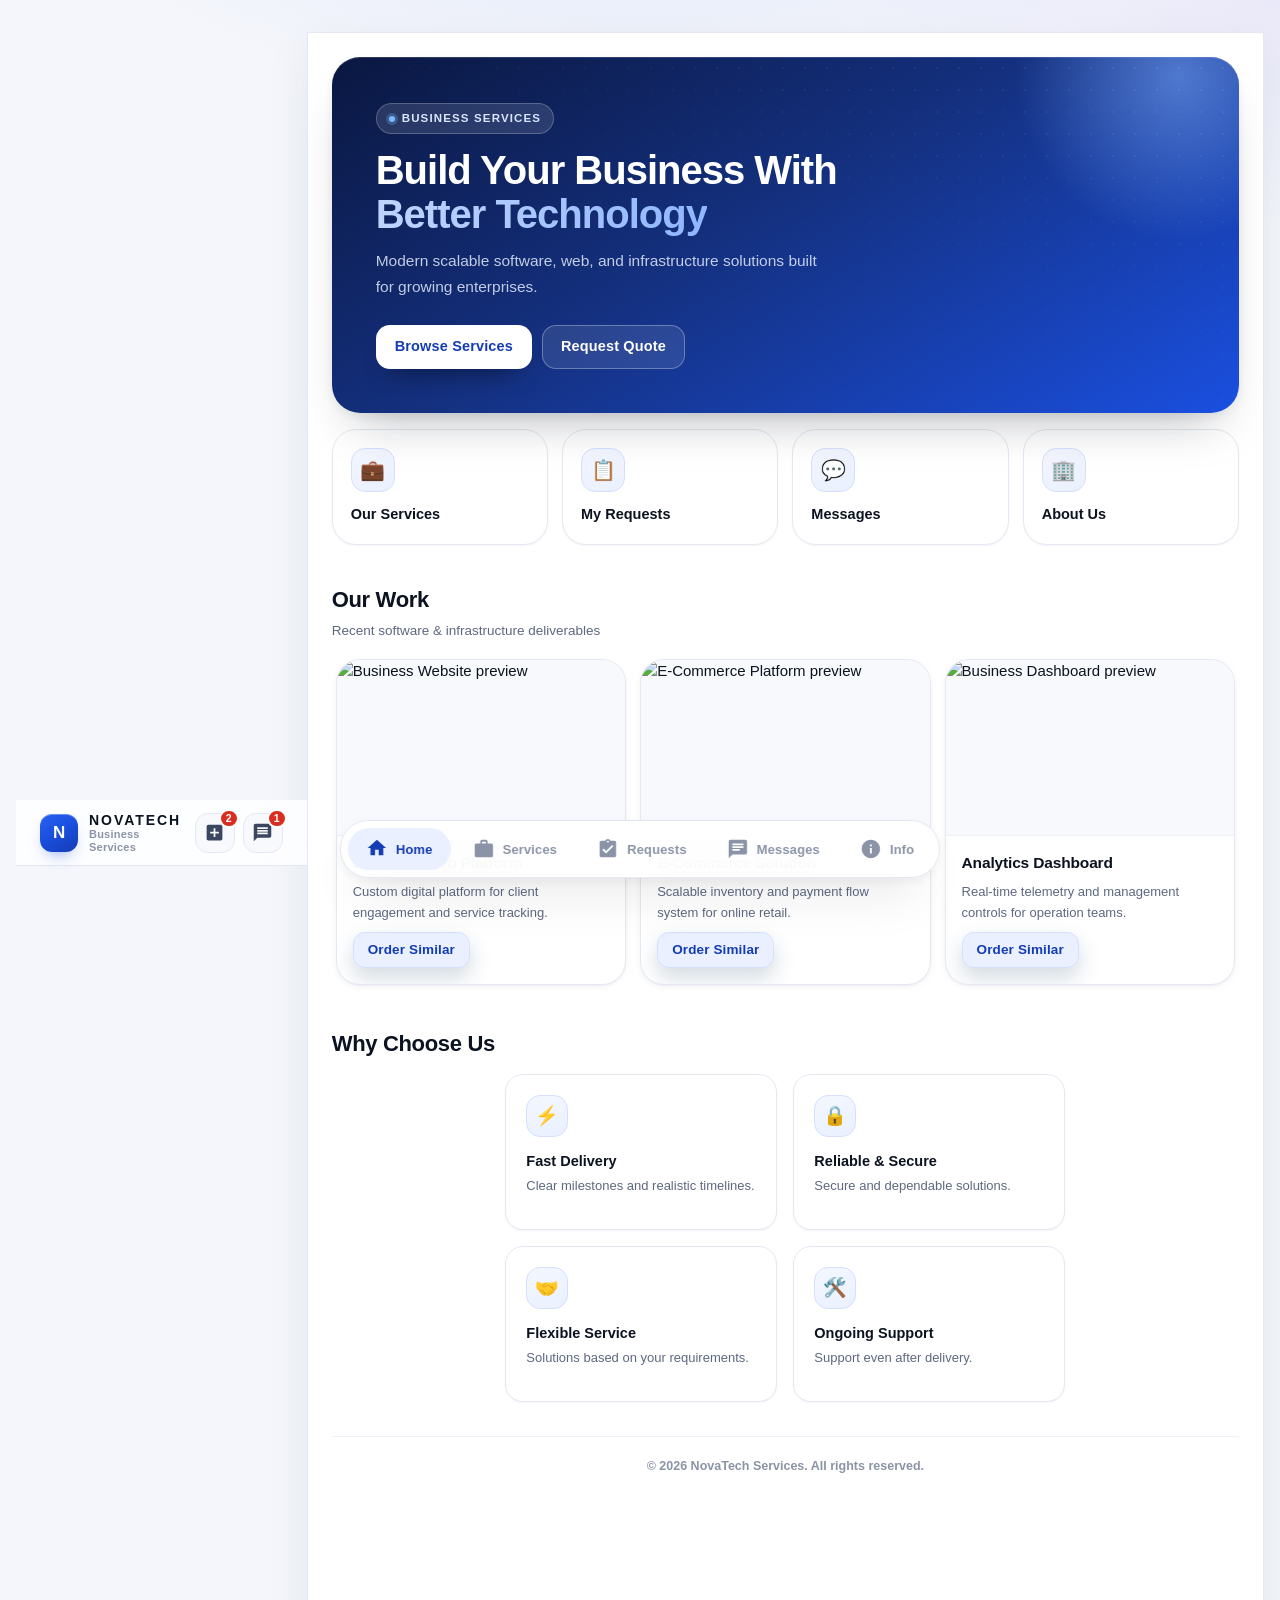
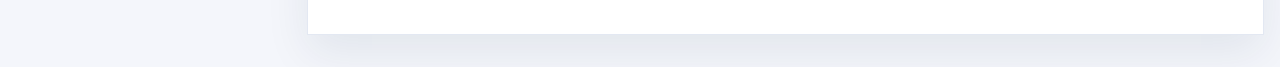
==== index.html @ dd1af603 "Update customer app and admin dashboard" ====
﻿<!DOCTYPE html>
<html lang="en">
  <head>
    <meta charset="UTF-8" />
    <meta name="viewport" content="width=device-width, initial-scale=1.0, viewport-fit=cover" />
    <meta name="theme-color" content="#0B1220" />
    <title>NovaTech Business Service App</title>

    <!-- Legacy/base stylesheet kept for compatibility. All page styles are now self-contained below. -->
    <link rel="stylesheet" href="style.css">

    <!-- ==========================================================================
         NOVATECH DESIGN SYSTEM (V3 UI refresh)
         1. Tokens  2. Base  3. Shell  4. Buttons/pills  5. Home
         6. Services & Packages  7. Requests  8. Messages  9. Info & Form
         10. Modals & Chat  11. Empty states  12. Responsive / Motion
         ========================================================================== -->
    <style>
      /* ---------- 1. DESIGN TOKENS ---------- */
      :root {
        /* Brand */
        --brand: #1A4FE0;
        --brand-dark: #143CB4;
        --brand-deep: #0C1B4D;
        --brand-tint: #EAF0FF;
        --brand-tint-2: #F4F7FF;
        --brand-line: #D5E0FF;

        /* Accent (used sparingly: "Popular" package only) */
        --amber: #F59E0B;
        --amber-ink: #7A4B00;
        --amber-tint: #FFF7E6;
        --amber-line: #FBDCA0;

        /* Status */
        --violet: #5B3DE0;  --violet-tint: #F1ECFE;  --violet-line: #D8CCFB;
        --blue:   #175CD3;  --blue-tint:   #EAF2FF;  --blue-line:   #BFD5FB;
        --green:  #0E9F6E;  --green-tint:  #E7F8F1;  --green-line:  #B7E8D4;
        --red:    #D92D20;  --red-tint:    #FEF0EE;

        /* Ink & surfaces */
        --ink: #0B1220;
        --ink-2: #3B4661;
        --ink-3: #5D6880;
        --ink-4: #8B94A7;
        --line: #E3E8F2;
        --line-2: #EEF1F8;
        --surface: #FFFFFF;
        --surface-2: #F7F9FD;
        --surface-3: #FBFCFE;
        --canvas: #F4F6FB;

        /* Radius scale */
        --r-xs: 10px;
        --r-sm: 12px;
        --r-md: 14px;
        --r-lg: 18px;
        --r-xl: 24px;
        --r-2xl: 28px;
        --r-full: 999px;

        /* Elevation */
        --sh-xs: 0 1px 2px rgba(11, 18, 32, .05);
        --sh-sm: 0 2px 8px -2px rgba(11, 18, 32, .08), 0 1px 2px rgba(11, 18, 32, .04);
        --sh-md: 0 12px 28px -14px rgba(11, 18, 32, .22), 0 2px 6px rgba(11, 18, 32, .05);
        --sh-lg: 0 26px 50px -24px rgba(11, 18, 32, .34), 0 4px 12px rgba(11, 18, 32, .06);
        --sh-brand: 0 10px 22px -12px rgba(26, 79, 224, .65);

        /* Motion + type */
        --ease: cubic-bezier(.2, .8, .2, 1);
        --font: -apple-system, BlinkMacSystemFont, "Segoe UI", Roboto, "Helvetica Neue", Arial, "Noto Sans", sans-serif;
        --mono: ui-monospace, SFMono-Regular, "SF Mono", Menlo, Consolas, monospace;
      }

      /* ---------- 2. BASE ---------- */
      *, *::before, *::after { box-sizing: border-box; }

      [hidden] { display: none !important; }

      html { -webkit-text-size-adjust: 100%; }

      body.app-body {
        margin: 0;
        font-family: var(--font);
        font-size: 15px;
        line-height: 1.5;
        color: var(--ink);
        background-color: var(--canvas);
        background-image:
          radial-gradient(900px 420px at 50% -180px, rgba(26, 79, 224, .10), transparent 70%),
          radial-gradient(620px 320px at 100% 0, rgba(91, 61, 224, .07), transparent 70%);
        background-repeat: no-repeat;
        -webkit-font-smoothing: antialiased;
        -moz-osx-font-smoothing: grayscale;
      }

      body.modal-open { overflow: hidden; }

      img { max-width: 100%; display: block; }

      button { font-family: inherit; }

      :focus-visible { outline: 2px solid var(--brand); outline-offset: 2px; }

      /* ---------- 3. APP SHELL ---------- */
      .app-header {
        position: sticky;
        top: 0;
        z-index: 60;
        background: rgba(255, 255, 255, .82);
        backdrop-filter: blur(16px) saturate(1.5);
        -webkit-backdrop-filter: blur(16px) saturate(1.5);
        border-bottom: 1px solid var(--line);
      }

      .app-bar {
        max-width: 1120px;
        margin: 0 auto;
        padding: 10px 16px;
        display: flex;
        align-items: center;
        gap: 12px;
      }

      .brand { display: flex; align-items: center; gap: 11px; min-width: 0; }

      .brand-logo {
        width: 38px;
        height: 38px;
        flex: none;
        border-radius: 12px;
        display: grid;
        place-items: center;
        font-size: 17px;
        font-weight: 800;
        color: #fff;
        letter-spacing: -.02em;
        background: linear-gradient(150deg, #2C63F0 0%, var(--brand) 45%, var(--brand-dark) 100%);
        box-shadow: 0 8px 18px -10px rgba(26, 79, 224, .9), inset 0 1px 0 rgba(255, 255, 255, .32);
      }

      .brand-text { display: flex; flex-direction: column; line-height: 1.15; min-width: 0; }

      .brand-title {
        font-size: 14px;
        font-weight: 800;
        letter-spacing: .14em;
        color: var(--ink);
      }

      .brand-sub { display: none; font-size: 11px; color: var(--ink-4); letter-spacing: .02em; }

      .header-actions { margin-left: auto; display: flex; align-items: center; gap: 8px; }

      .icon-btn {
        position: relative;
        width: 40px;
        height: 40px;
        flex: none;
        display: grid;
        place-items: center;
        border-radius: 13px;
        border: 1px solid var(--line);
        background: var(--surface-2);
        color: var(--ink-2);
        cursor: pointer;
        transition: background-color .2s var(--ease), border-color .2s var(--ease),
                    color .2s var(--ease), transform .16s var(--ease), box-shadow .2s var(--ease);
        -webkit-tap-highlight-color: transparent;
      }

      .icon-btn svg { width: 21px; height: 21px; fill: currentColor; }

      .icon-btn:hover {
        background: var(--brand-tint);
        border-color: var(--brand-line);
        color: var(--brand-dark);
        box-shadow: var(--sh-sm);
      }

      .icon-btn:active { transform: scale(.94); }

      .icon-btn .badge {
        position: absolute;
        top: -5px;
        right: -5px;
        min-width: 19px;
        height: 19px;
        padding: 0 5px;
        border-radius: var(--r-full);
        background: var(--red);
        border: 2px solid #fff;
        color: #fff;
        font-size: 10.5px;
        font-weight: 800;
        line-height: 15px;
        text-align: center;
      }

      .page.app-container {
        max-width: 1120px;
        margin: 0 auto;
        padding: 16px 16px calc(112px + env(safe-area-inset-bottom));
      }

      .app-screen { display: none; }

      .app-screen.active {
        display: block;
        animation: screenIn .28s var(--ease) both;
      }

      /* ---------- 4. BUTTONS / PILLS ---------- */
      .btn {
        display: inline-flex;
        align-items: center;
        justify-content: center;
        gap: 8px;
        padding: 12px 18px;
        border-radius: var(--r-md);
        border: 1px solid transparent;
        font-size: 14.5px;
        font-weight: 700;
        letter-spacing: .01em;
        line-height: 1.2;
        cursor: pointer;
        user-select: none;
        -webkit-tap-highlight-color: transparent;
        transition: transform .16s var(--ease), box-shadow .2s var(--ease),
                    background-color .2s var(--ease), border-color .2s var(--ease), color .2s var(--ease);
      }

      .btn:active { transform: translateY(1px) scale(.985); }

      /* Primary — the single loudest action per area */
      .btn-primary {
        background: linear-gradient(180deg, #2C63F0, var(--brand));
        color: #fff;
        box-shadow: var(--sh-brand);
      }

      .btn-primary:hover {
        background: linear-gradient(180deg, #3A70FF, var(--brand-dark));
        box-shadow: 0 14px 26px -12px rgba(26, 79, 224, .75);
      }

      /* Secondary — tinted, supportive */
      .btn-secondary {
        background: var(--brand-tint);
        border-color: var(--brand-line);
        color: var(--brand-dark);
      }

      .btn-secondary:hover { background: #DEE8FF; }

      /* Outline — quiet/neutral */
      .btn-outline {
        background: #fff;
        border-color: var(--line);
        color: var(--ink-2);
        box-shadow: var(--sh-xs);
      }

      .btn-outline:hover {
        border-color: #C7D3EB;
        color: var(--brand-dark);
        background: var(--surface-3);
      }

      .btn-sm { padding: 9px 14px; font-size: 13.5px; border-radius: var(--r-sm); }
      .btn-block { width: 100%; }

      /* Chips */
      .chip {
        display: inline-flex;
        align-items: center;
        gap: 7px;
        padding: 6px 12px;
        border-radius: var(--r-full);
        font-size: 11.5px;
        font-weight: 700;
        letter-spacing: .1em;
        text-transform: uppercase;
      }

      .chip-dot {
        width: 6px;
        height: 6px;
        border-radius: 50%;
        background: #7AB8FF;
        box-shadow: 0 0 0 3px rgba(122, 184, 255, .25);
      }

      /* ---------- 5. HOME ---------- */
      /* Hero */
      .hero-card {
        position: relative;
        isolation: isolate;
        overflow: hidden;
        padding: 28px 22px 26px;
        border-radius: var(--r-2xl);
        color: #fff;
        background: linear-gradient(150deg, #0A1740 0%, #14307F 46%, var(--brand) 100%);
        box-shadow: var(--sh-lg), inset 0 1px 0 rgba(255, 255, 255, .14);
      }

      .hero-card::before {
        content: "";
        position: absolute;
        z-index: -1;
        width: 340px;
        height: 340px;
        right: -110px;
        top: -150px;
        border-radius: 50%;
        background: radial-gradient(circle at center, rgba(126, 174, 255, .55), rgba(126, 174, 255, 0) 68%);
      }

      .hero-card::after {
        content: "";
        position: absolute;
        z-index: -1;
        inset: 0;
        background-image: radial-gradient(rgba(255, 255, 255, .16) 1px, transparent 1px);
        background-size: 22px 22px;
        mask-image: linear-gradient(200deg, #000 0%, transparent 62%);
        -webkit-mask-image: linear-gradient(200deg, #000 0%, transparent 62%);
        opacity: .5;
      }

      .hero-card .chip {
        background: rgba(255, 255, 255, .12);
        border: 1px solid rgba(255, 255, 255, .22);
        color: #D9E6FF;
        backdrop-filter: blur(6px);
      }

      .hero-card h1 {
        margin: 14px 0 0;
        font-size: clamp(25px, 6.6vw, 40px);
        font-weight: 800;
        line-height: 1.1;
        letter-spacing: -.025em;
        max-width: 18ch;
      }

      .hero-card h1 em {
        font-style: normal;
        color: #A9C6FF;
        background: linear-gradient(92deg, #BFD5FF, #8FB6FF);
        -webkit-background-clip: text;
        background-clip: text;
        -webkit-text-fill-color: transparent;
      }

      .hero-card p {
        margin: 12px 0 0;
        max-width: 52ch;
        font-size: 14.5px;
        line-height: 1.65;
        color: rgba(233, 240, 255, .82);
      }

      .hero-actions { display: flex; flex-wrap: wrap; gap: 10px; margin-top: 22px; }
      .hero-actions .btn { flex: 1 1 160px; }

      /* Hero buttons sit on a dark surface */
      .hero-card .btn-primary {
        background: #fff;
        color: var(--brand-dark);
        box-shadow: 0 14px 26px -16px rgba(0, 0, 0, .8);
      }

      .hero-card .btn-primary:hover { background: #EEF3FF; }

      .hero-card .btn-outline {
        background: rgba(255, 255, 255, .10);
        border-color: rgba(255, 255, 255, .30);
        color: #fff;
        box-shadow: none;
        backdrop-filter: blur(6px);
      }

      .hero-card .btn-outline:hover { background: rgba(255, 255, 255, .19); color: #fff; }

      /* Quick nav */
      .quick-nav-grid {
        display: grid;
        grid-template-columns: repeat(2, minmax(0, 1fr));
        gap: 12px;
        margin-top: 16px;
      }

      .quick-nav-card {
        display: flex;
        flex-direction: column;
        gap: 12px;
        padding: 16px;
        border-radius: var(--r-xl);
        background: var(--surface);
        border: 1px solid var(--line);
        box-shadow: var(--sh-xs);
        cursor: pointer;
        transition: transform .18s var(--ease), box-shadow .22s var(--ease), border-color .22s var(--ease);
        -webkit-tap-highlight-color: transparent;
      }

      .quick-nav-card:hover {
        transform: translateY(-3px);
        border-color: #D6E0F5;
        box-shadow: var(--sh-md);
      }

      .quick-nav-card:active { transform: translateY(-1px) scale(.99); }

      .q-icon {
        width: 44px;
        height: 44px;
        border-radius: var(--r-md);
        display: grid;
        place-items: center;
        font-size: 20px;
        background: linear-gradient(160deg, var(--brand-tint-2), var(--brand-tint));
        border: 1px solid var(--brand-line);
      }

      .quick-nav-card span { font-size: 14.5px; font-weight: 700; color: var(--ink); }

      /* Section blocks */
      .section-block { margin-top: 30px; }

      .section-header { margin-bottom: 14px; }

      .section-header h2 {
        margin: 0;
        font-size: 19px;
        font-weight: 800;
        letter-spacing: -.015em;
      }

      .section-header p { margin: 5px 0 0; font-size: 13.5px; color: var(--ink-3); }

      /* Portfolio */
      .portfolio-scroll {
        display: grid;
        grid-auto-flow: column;
        grid-auto-columns: minmax(248px, 78%);
        gap: 14px;
        overflow-x: auto;
        padding: 4px 4px 14px;
        margin: 0 -4px;
        scroll-snap-type: x mandatory;
        -webkit-overflow-scrolling: touch;
        scrollbar-width: none;
      }

      .portfolio-scroll::-webkit-scrollbar { display: none; }

      .portfolio-card {
        scroll-snap-align: start;
        display: flex;
        flex-direction: column;
        overflow: hidden;
        background: var(--surface);
        border: 1px solid var(--line);
        border-radius: var(--r-xl);
        box-shadow: var(--sh-sm);
        transition: transform .2s var(--ease), box-shadow .24s var(--ease);
      }

      .portfolio-card:hover { transform: translateY(-4px); box-shadow: var(--sh-lg); }

      .portfolio-card img {
        width: 100%;
        height: 168px;
        object-fit: cover;
        background: var(--surface-2);
        border-bottom: 1px solid var(--line-2);
      }

      .portfolio-body {
        display: flex;
        flex-direction: column;
        gap: 8px;
        flex: 1;
        padding: 15px 16px 16px;
      }

      .portfolio-body h3 { margin: 0; font-size: 15.5px; font-weight: 700; letter-spacing: -.01em; }

      .portfolio-body p { margin: 0; flex: 1; font-size: 13px; line-height: 1.6; color: var(--ink-3); }

      .portfolio-body .btn { align-self: flex-start; }

      /* Why us */
      .why-us .feature-grid { display: grid; gap: 16px; grid-template-columns: 1fr; }

      .why-us .feature-item {
        display: flex;
        flex-direction: column;
        align-items: flex-start;
        gap: 14px;
        min-height: 156px;
        height: 100%;
        padding: 20px;
        border-radius: var(--r-lg);
        background: var(--surface);
        border: 1px solid var(--line);
        box-shadow: var(--sh-xs);
        transition: box-shadow .22s var(--ease), border-color .22s var(--ease);
      }

      .why-us .feature-item:hover { box-shadow: var(--sh-sm); border-color: #DCE4F3; }

      .why-us .feature-icon {
        width: 42px;
        height: 42px;
        flex: none;
        display: grid;
        place-items: center;
        font-size: 19px;
        border-radius: var(--r-md);
        background: linear-gradient(160deg, #F3F7FF, var(--brand-tint));
        border: 1px solid var(--brand-line);
      }

      .why-us .feature-copy { min-width: 0; }

      .why-us .feature-copy strong { display: block; font-size: 14.5px; font-weight: 700; }

      .why-us .feature-copy p { margin: 3px 0 0; font-size: 13px; line-height: 1.55; color: var(--ink-3); }

      /* ---------- 6. SERVICES & PACKAGES (visual centerpiece) ---------- */
      .screen-header { margin-bottom: 16px; }

      .screen-header h2 {
        margin: 0;
        font-size: 22px;
        font-weight: 800;
        letter-spacing: -.025em;
      }

      .screen-header p { margin: 6px 0 0; font-size: 13.5px; line-height: 1.6; color: var(--ink-3); }

      .services-list { display: grid; gap: 18px; }

      .service-app-card {
        position: relative;
        padding: 20px 17px 18px;
        border-radius: var(--r-2xl);
        background: var(--surface);
        border: 1px solid var(--line);
        box-shadow: var(--sh-sm);
        transition: box-shadow .25s var(--ease), border-color .25s var(--ease);
      }

      .service-app-card:hover { border-color: #D8E1F3; box-shadow: var(--sh-md); }

      .service-card-header {
        display: flex;
        align-items: center;
        gap: 14px;
        padding-bottom: 14px;
        margin-bottom: 14px;
        border-bottom: 1px solid var(--line-2);
      }

      .service-heading { min-width: 0; }

      .service-heading h3 {
        margin: 0;
        font-size: 16.5px;
        font-weight: 800;
        letter-spacing: -.015em;
      }

      .service-tagline { margin: 3px 0 0; font-size: 12.5px; line-height: 1.45; color: var(--ink-4); }

      .service-icon {
        width: 52px;
        height: 52px;
        flex: none;
        display: grid;
        place-items: center;
        border-radius: var(--r-lg);
        background: linear-gradient(155deg, #2C63F0, var(--brand-dark));
        box-shadow: 0 12px 22px -14px rgba(26, 79, 224, .95), inset 0 1px 0 rgba(255, 255, 255, .28);
      }

      .service-icon svg {
        width: 26px;
        height: 26px;
        fill: none;
        stroke: #fff;
        stroke-width: 1.7;
        stroke-linecap: round;
        stroke-linejoin: round;
      }

      .service-from {
        margin-left: auto;
        flex: none;
        padding: 5px 11px;
        border-radius: var(--r-full);
        font-size: 11.5px;
        font-weight: 800;
        letter-spacing: .02em;
        color: var(--brand-dark);
        background: var(--brand-tint);
        border: 1px solid var(--brand-line);
        white-space: nowrap;
      }

      .service-desc {
        margin: 0 0 16px;
        font-size: 13.5px;
        line-height: 1.65;
        color: var(--ink-3);
      }

      /* Packages */
      .packages-container { display: flex; flex-wrap: wrap; gap: 12px; }

      .package-card {
        position: relative;
        flex: 1 1 200px;
        display: flex;
        flex-direction: column;
        gap: 10px;
        padding: 16px 15px 15px;
        border-radius: var(--r-lg);
        background: var(--surface-2);
        border: 1px solid var(--line);
        transition: background-color .22s var(--ease), border-color .22s var(--ease), box-shadow .22s var(--ease);
      }

      .package-card:hover {
        background: #fff;
        border-color: #D3DCF0;
        box-shadow: var(--sh-sm);
      }

      .package-card.featured {
        background: linear-gradient(180deg, #F8FAFF, #EDF3FF);
        border-color: #C6D8FF;
        box-shadow: 0 16px 30px -22px rgba(26, 79, 224, .85);
      }

      .package-card.featured:hover { border-color: #AFC8FF; }

      .package-title {
        font-size: 12.5px;
        font-weight: 800;
        letter-spacing: .04em;
        text-transform: uppercase;
        color: var(--ink-3);
      }

      .package-price {
        font-size: 26px;
        font-weight: 800;
        line-height: 1;
        letter-spacing: -.03em;
        color: var(--ink);
      }

      .package-price.is-text { font-size: 17px; letter-spacing: -.01em; color: var(--ink-2); }

      .badge-featured {
        position: absolute;
        top: -10px;
        right: 12px;
        padding: 4px 10px;
        border-radius: var(--r-full);
        font-size: 10px;
        font-weight: 800;
        letter-spacing: .1em;
        text-transform: uppercase;
        color: var(--amber-ink);
        background: linear-gradient(180deg, #FFD479, #FFBE3D);
        box-shadow: 0 8px 16px -10px rgba(245, 158, 11, .95);
      }

      .package-features {
        list-style: none;
        margin: 2px 0 2px;
        padding: 0;
        flex: 1;
        display: flex;
        flex-direction: column;
        gap: 9px;
      }

      .package-features li {
        position: relative;
        padding-left: 25px;
        font-size: 13.2px;
        line-height: 1.45;
        color: var(--ink-2);
      }

      .package-features li::before {
        content: "";
        position: absolute;
        left: 0;
        top: 1px;
        width: 17px;
        height: 17px;
        border-radius: 50%;
        background: #fff url("data:image/svg+xml,%3Csvg xmlns='http://www.w3.org/2000/svg' viewBox='0 0 24 24' fill='none' stroke='%231A4FE0' stroke-width='3.6' stroke-linecap='round' stroke-linejoin='round'%3E%3Cpath d='M5 13l4 4L19 7'/%3E%3C/svg%3E") center / 10px no-repeat;
        border: 1px solid var(--brand-line);
      }

      .package-card .btn { margin-top: 2px; }

      .service-open-btn { width: 100%; justify-content: space-between; }

      .service-open-btn span:last-child { font-size: 18px; line-height: 1; }

      .service-detail-modal-content { max-width: 720px; }

      .service-detail-body { padding: 0 16px 20px; }

      .service-detail-image {
        width: 100%;
        height: 190px;
        object-fit: cover;
        border-radius: var(--r-xl);
        background: var(--surface-2);
      }

      .service-detail-intro { padding: 16px 2px 18px; }

      .service-detail-intro h4 { margin: 0; font-size: 19px; font-weight: 800; letter-spacing: -.02em; }

      .service-detail-intro p { margin: 7px 0 0; font-size: 13.5px; line-height: 1.65; color: var(--ink-3); }

      .service-packages-heading { margin: 0 0 12px; font-size: 15px; font-weight: 800; }

      .service-detail-packages { display: grid; gap: 12px; }

      .service-detail-package {
        position: relative;
        display: flex;
        flex-direction: column;
        gap: 11px;
        min-width: 0;
        padding: 16px;
        border: 1px solid var(--line);
        border-radius: var(--r-lg);
        background: var(--surface-2);
      }

      .service-detail-package.featured {
        border-color: #C6D8FF;
        background: linear-gradient(180deg, #F8FAFF, #EDF3FF);
        box-shadow: 0 16px 30px -22px rgba(26, 79, 224, .85);
      }

      .service-detail-package-header { display: flex; align-items: flex-start; justify-content: space-between; gap: 12px; }

      .service-detail-package h5 { margin: 0; font-size: 15px; font-weight: 800; }

      .service-detail-price { margin-top: 6px; font-size: 25px; font-weight: 800; line-height: 1.1; letter-spacing: -.03em; }

      .service-detail-meta { display: flex; flex-wrap: wrap; gap: 7px; }

      .service-detail-meta span {
        padding: 5px 9px;
        border-radius: var(--r-full);
        color: var(--ink-3);
        background: #fff;
        border: 1px solid var(--line);
        font-size: 11px;
        font-weight: 700;
      }

      .service-detail-meta .is-negotiable { color: #8A5300; background: #FFF5DE; border-color: #F3D69A; }

      .service-detail-package p { margin: 0; font-size: 13px; line-height: 1.55; color: var(--ink-3); }

      .service-detail-package ul { margin: 0; padding-left: 19px; display: grid; gap: 6px; color: var(--ink-2); font-size: 12.8px; line-height: 1.45; }

      .service-package-actions { display: grid; grid-template-columns: repeat(2, minmax(0, 1fr)); gap: 8px; margin-top: 2px; }

      .service-package-actions .btn { min-width: 0; padding: 10px 8px; font-size: 12.5px; }

      .service-package-actions .btn-negotiate { grid-column: 1 / -1; color: #815000; border-color: #EAC77D; background: #FFF7E6; }

      .service-package-actions .btn-negotiate:hover { background: #FFF0CE; border-color: #E0B85A; }

      .customer-flow-form { padding: 16px 18px calc(20px + env(safe-area-inset-bottom)); }

      .customer-flow-form .modal-actions { padding: 6px 0 2px; }

      .customer-auth-content { max-width: 460px; }

      .customer-auth-intro { padding: 18px 18px 2px; }

      .customer-auth-intro-layout { display: flex; align-items: center; justify-content: space-between; gap: 12px; }

      .customer-auth-intro h4 { margin: 0; font-size: 19px; font-weight: 800; letter-spacing: -.02em; }

      .customer-auth-intro p { margin: 6px 0 0; font-size: 13px; line-height: 1.55; color: var(--ink-3); }

      .auth-mascot { width: 76px; height: 68px; flex: none; overflow: visible; }

      .auth-mascot-face { transform-origin: 50% 70%; transition: transform .2s var(--ease); }

      .auth-mascot.is-covering .auth-mascot-face { transform: translateY(2px) rotate(-3deg); }

      .mascot-open-eyes,
      .mascot-closed-eyes,
      .mascot-cover-hands { transition: opacity .16s var(--ease), transform .18s var(--ease); }

      .mascot-open-eyes { opacity: 1; }

      .mascot-closed-eyes,
      .mascot-cover-hands { opacity: 0; transform: translateY(5px); }

      .auth-mascot.is-covering .mascot-open-eyes { opacity: 0; }

      .auth-mascot.is-covering .mascot-closed-eyes { opacity: 1; transform: translateY(0); }

      .customer-auth-form { padding: 16px 18px 20px; }

      .customer-auth-form .btn-block { margin-top: 4px; }

      .customer-auth-form .input-group:last-of-type { margin-bottom: 10px; }

      .password-input-wrap { position: relative; }

      .password-input-wrap input { padding-right: 50px; }

      .password-toggle {
        position: absolute;
        top: 50%;
        right: 7px;
        width: 38px;
        height: 38px;
        display: grid;
        place-items: center;
        transform: translateY(-50%);
        border: 0;
        border-radius: var(--r-sm);
        background: transparent;
        color: var(--ink-4);
        cursor: pointer;
        transition: color .16s var(--ease), background-color .16s var(--ease), transform .16s var(--ease);
      }

      .password-toggle:hover { color: var(--brand-dark); background: var(--brand-tint-2); }

      .password-toggle:active { transform: translateY(-50%) scale(.92); }

      .password-toggle:focus-visible { outline: 2px solid var(--brand); outline-offset: 1px; }

      .password-toggle svg { width: 20px; height: 20px; fill: none; stroke: currentColor; stroke-width: 1.8; stroke-linecap: round; stroke-linejoin: round; }

      .password-toggle .eye-off-icon { display: none; }

      .password-toggle[aria-pressed="true"] .eye-icon { display: none; }

      .password-toggle[aria-pressed="true"] .eye-off-icon { display: block; }

      .password-toggle.is-toggling { animation: passwordToggleTap .2s var(--ease); }

      @keyframes passwordToggleTap {
        50% { transform: translateY(-50%) scale(.86); }
      }

      @media (prefers-reduced-motion: reduce) {
        .auth-mascot-face,
        .mascot-open-eyes,
        .mascot-closed-eyes,
        .mascot-cover-hands,
        .password-toggle { transition-duration: .001ms; animation-duration: .001ms !important; }
      }

      .auth-switch {
        display: block;
        margin: 14px auto 0;
        padding: 8px 12px;
        border: 0;
        background: transparent;
        color: var(--brand-dark);
        font: inherit;
        font-size: 13px;
        font-weight: 700;
        cursor: pointer;
      }

      .auth-switch:hover { color: var(--brand); text-decoration: underline; }

      .auth-demo-note { margin: 0; padding: 0 18px 20px; color: var(--ink-4); font-size: 11.5px; line-height: 1.5; text-align: center; }

      .customer-auth-status { margin: 0 18px 16px; }

      .customer-auth-status.is-visible { display: block; }

      .customer-auth-panel.hidden { display: none; }

      .flow-context {
        margin: 0 18px 2px;
        padding: 11px 13px;
        border: 1px solid var(--brand-line);
        border-radius: var(--r-md);
        background: var(--brand-tint-2);
        color: var(--brand-dark);
        font-size: 12.5px;
        line-height: 1.5;
      }

      .flow-note { margin: 10px 0 0; color: var(--ink-4); font-size: 11.5px; line-height: 1.5; }

      .flow-status {
        display: none;
        margin: 0 18px 16px;
        padding: 12px 14px;
        border: 1px solid var(--brand-line);
        border-radius: var(--r-md);
        background: var(--brand-tint-2);
        color: var(--brand-dark);
        font-size: 13px;
        line-height: 1.5;
      }

      .flow-status.is-visible { display: block; }

      .negotiation-preview { padding: 18px; }

      .negotiation-message {
        padding: 15px;
        border: 1px solid var(--brand-line);
        border-radius: var(--r-lg);
        background: linear-gradient(160deg, #F5F8FF, #EAF0FF);
        color: var(--ink-2);
        font-size: 13.5px;
        line-height: 1.6;
      }

      .negotiation-message strong { display: block; margin-bottom: 4px; color: var(--brand-dark); }

      .btn-negotiate { color: #815000; border-color: #EAC77D; background: #FFF7E6; }

      .btn-negotiate:hover { background: #FFF0CE; border-color: #E0B85A; }

      /* ---------- 7. MY REQUESTS ---------- */
      .status-tabs {
        display: flex;
        gap: 8px;
        overflow-x: auto;
        padding: 2px 2px 14px;
        margin: 0 -2px;
        scrollbar-width: none;
        -webkit-overflow-scrolling: touch;
      }

      .status-tabs::-webkit-scrollbar { display: none; }

      .tab-btn {
        flex: none;
        padding: 9px 15px;
        border-radius: var(--r-full);
        border: 1px solid var(--line);
        background: var(--surface);
        color: var(--ink-3);
        font-size: 13px;
        font-weight: 700;
        cursor: pointer;
        transition: background-color .2s var(--ease), color .2s var(--ease),
                    border-color .2s var(--ease), box-shadow .2s var(--ease), transform .16s var(--ease);
        -webkit-tap-highlight-color: transparent;
      }

      .tab-btn:hover { border-color: #C9D4EA; color: var(--ink); }

      .tab-btn:active { transform: scale(.97); }

      .tab-btn.active {
        background: var(--ink);
        border-color: var(--ink);
        color: #fff;
        box-shadow: var(--sh-sm);
      }

      .requests-list { display: grid; gap: 14px; }

      .request-card {
        position: relative;
        overflow: hidden;
        padding: 16px 16px 16px 19px;
        border-radius: var(--r-xl);
        background: var(--surface);
        border: 1px solid var(--line);
        box-shadow: var(--sh-xs);
        transition: box-shadow .24s var(--ease), border-color .24s var(--ease);
      }

      .request-card:hover { box-shadow: var(--sh-md); border-color: #D9E2F4; }

      /* Status accent rail */
      .request-card::before {
        content: "";
        position: absolute;
        left: 0;
        top: 0;
        bottom: 0;
        width: 4px;
        background: var(--ink-4);
      }

      .request-card[data-status="pending"]::before { background: linear-gradient(#FFC46B, var(--amber)); }
      .request-card[data-status="accepted"]::before { background: linear-gradient(#5C9BFF, var(--blue)); }
      .request-card[data-status="in-progress"]::before { background: linear-gradient(#8161F0, var(--violet)); }
      .request-card[data-status="completed"]::before { background: linear-gradient(#38C79A, var(--green)); }

      .request-header { display: flex; align-items: center; gap: 10px; margin-bottom: 11px; }

      .request-id {
        font-family: var(--mono);
        font-size: 11.5px;
        font-weight: 600;
        letter-spacing: .02em;
        color: var(--ink-3);
        background: var(--surface-2);
        border: 1px solid var(--line);
        padding: 3px 8px;
        border-radius: var(--r-xs);
      }

      .status-badge {
        margin-left: auto;
        display: inline-flex;
        align-items: center;
        gap: 6px;
        padding: 5px 11px;
        border-radius: var(--r-full);
        font-size: 11.5px;
        font-weight: 750;
        font-weight: 700;
        white-space: nowrap;
        border: 1px solid transparent;
      }

      .status-badge::before {
        content: "";
        width: 6px;
        height: 6px;
        border-radius: 50%;
        background: currentColor;
      }

      .status-pending { color: var(--amber-ink); background: var(--amber-tint); border-color: var(--amber-line); }
      .status-accepted { color: var(--blue); background: var(--blue-tint); border-color: var(--blue-line); }
      .status-in-progress { color: var(--violet); background: var(--violet-tint); border-color: var(--violet-line); }
      .status-completed { color: var(--green); background: var(--green-tint); border-color: var(--green-line); }

      /* Compact 4-stage tracker (Pending → Accepted → In Progress → Completed) */
      .status-track {
        display: grid;
        grid-template-columns: repeat(4, minmax(0, 1fr));
        gap: 6px;
        margin-bottom: 14px;
      }

      .status-track span {
        display: flex;
        flex-direction: column;
        gap: 6px;
        font-size: 9.5px;
        font-weight: 700;
        letter-spacing: .06em;
        text-transform: uppercase;
        color: var(--ink-4);
        transition: color .2s var(--ease);
      }

      .status-track span::before {
        content: "";
        height: 5px;
        border-radius: var(--r-full);
        background: #E7ECF6;
        transition: background .3s var(--ease), box-shadow .3s var(--ease);
      }

      .request-card[data-status="pending"] .status-track span:nth-child(1)::before,
      .request-card[data-status="accepted"] .status-track span:nth-child(-n+2)::before,
      .request-card[data-status="in-progress"] .status-track span:nth-child(-n+3)::before,
      .request-card[data-status="completed"] .status-track span:nth-child(-n+4)::before {
        background: linear-gradient(90deg, #3F76F6, var(--brand));
        box-shadow: 0 4px 10px -6px rgba(26, 79, 224, .9);
      }

      .request-card[data-status="pending"] .status-track span:nth-child(1),
      .request-card[data-status="accepted"] .status-track span:nth-child(2),
      .request-card[data-status="in-progress"] .status-track span:nth-child(3),
      .request-card[data-status="completed"] .status-track span:nth-child(4) {
        color: var(--brand-dark);
      }

      .request-title {
        margin: 0 0 8px;
        font-size: 16px;
        font-weight: 800;
        letter-spacing: -.015em;
      }

      .request-meta {
        display: flex;
        align-items: center;
        gap: 10px;
        flex-wrap: wrap;
        margin-bottom: 10px;
        font-size: 12.5px;
        color: var(--ink-3);
      }

      .request-meta .price {
        margin-left: auto;
        padding: 3px 9px;
        border-radius: var(--r-xs);
        font-size: 13px;
        font-weight: 800;
        color: var(--ink);
        background: var(--surface-2);
        border: 1px solid var(--line);
      }

      .request-summary { margin: 0 0 14px; font-size: 13.5px; line-height: 1.6; color: var(--ink-3); }

      .request-actions { display: flex; flex-wrap: wrap; gap: 10px; }
      .request-actions .btn { flex: 1 1 150px; }

      /* ---------- 8. MESSAGES ---------- */
      .conversations-list { display: grid; gap: 10px; }

      .conversation-item {
        display: flex;
        align-items: center;
        gap: 14px;
        padding: 14px;
        border-radius: var(--r-xl);
        background: var(--surface);
        border: 1px solid var(--line);
        box-shadow: var(--sh-xs);
        cursor: pointer;
        transition: transform .18s var(--ease), box-shadow .22s var(--ease), border-color .22s var(--ease);
        -webkit-tap-highlight-color: transparent;
      }

      .conversation-item:hover {
        transform: translateY(-2px);
        border-color: #D9E2F4;
        box-shadow: var(--sh-md);
      }

      .conversation-item:active { transform: scale(.995); }

      .avatar-icon {
        width: 46px;
        height: 46px;
        flex: none;
        display: grid;
        place-items: center;
        border-radius: var(--r-md);
        font-size: 13.5px;
        font-weight: 800;
        letter-spacing: .02em;
        color: #fff;
        background: linear-gradient(155deg, #2C63F0, var(--brand-dark));
        box-shadow: 0 10px 20px -14px rgba(26, 79, 224, .95);
      }

      .avatar-icon.alt { background: linear-gradient(155deg, #7A5AF8, #4A2FD1); box-shadow: 0 10px 20px -14px rgba(106, 78, 240, .95); }

      .conversation-content { flex: 1; min-width: 0; }

      .conversation-top { display: flex; align-items: center; gap: 10px; }

      .conversation-top strong { font-size: 14.5px; font-weight: 700; }

      .time { margin-left: auto; font-size: 11.5px; color: var(--ink-4); white-space: nowrap; }

      .preview-text {
        margin: 4px 0 0;
        font-size: 13px;
        color: var(--ink-3);
        white-space: nowrap;
        overflow: hidden;
        text-overflow: ellipsis;
      }

      .conv-chevron { width: 18px; height: 18px; flex: none; fill: none; stroke: #B6BECC; stroke-width: 2.2; stroke-linecap: round; stroke-linejoin: round; }

      /* ---------- 9. BUSINESS INFO & CONTACT FORM ---------- */
      .info-card {
        padding: 20px 17px;
        margin-bottom: 14px;
        border-radius: var(--r-2xl);
        background: var(--surface);
        border: 1px solid var(--line);
        box-shadow: var(--sh-sm);
      }

      .info-card h3 { margin: 0 0 10px; font-size: 16px; font-weight: 800; letter-spacing: -.015em; }

      .info-card > p { margin: 0; font-size: 14px; line-height: 1.7; color: var(--ink-3); }

      .info-list { display: grid; gap: 10px; }

      .info-item {
        display: flex;
        align-items: flex-start;
        gap: 14px;
        padding: 14px;
        border-radius: var(--r-lg);
        background: var(--surface-2);
        border: 1px solid var(--line-2);
      }

      .info-icon {
        width: 40px;
        height: 40px;
        flex: none;
        display: grid;
        place-items: center;
        font-size: 17px;
        border-radius: var(--r-sm);
        background: #fff;
        border: 1px solid var(--line);
        box-shadow: var(--sh-xs);
      }

      .info-item strong { display: block; font-size: 13.5px; font-weight: 700; }

      .info-item p { margin: 3px 0 0; font-size: 13.5px; line-height: 1.55; color: var(--ink-3); word-break: break-word; }

      .contact-form { margin-top: 4px; }

      .input-group { display: block; margin-bottom: 14px; }

      .input-group label {
        display: block;
        margin-bottom: 7px;
        font-size: 12.5px;
        font-weight: 700;
        color: var(--ink-2);
        letter-spacing: .01em;
      }

      .input-group input,
      .input-group select,
      .input-group textarea {
        width: 100%;
        padding: 12px 14px;
        border-radius: var(--r-md);
        border: 1px solid var(--line);
        background-color: var(--surface-3);
        font: inherit;
        font-size: 14px;
        color: var(--ink);
        transition: border-color .18s var(--ease), box-shadow .18s var(--ease), background-color .18s var(--ease);
      }

      .input-group textarea { resize: vertical; min-height: 96px; line-height: 1.6; }

      .input-group input::placeholder,
      .input-group textarea::placeholder { color: #A6AFC2; }

      .input-group input:focus,
      .input-group select:focus,
      .input-group textarea:focus {
        outline: none;
        background-color: #fff;
        border-color: #7FA2FF;
        box-shadow: 0 0 0 4px rgba(26, 79, 224, .13);
      }

      .input-group select {
        -webkit-appearance: none;
        appearance: none;
        padding-right: 42px;
        background-image: url("data:image/svg+xml,%3Csvg xmlns='http://www.w3.org/2000/svg' viewBox='0 0 24 24' fill='none' stroke='%235D6880' stroke-width='2.2' stroke-linecap='round' stroke-linejoin='round'%3E%3Cpath d='M6 9l6 6 6-6'/%3E%3C/svg%3E");
        background-repeat: no-repeat;
        background-position: right 14px center;
        background-size: 15px;
      }

      .input-disabled {
        background-color: var(--surface-2) !important;
        color: var(--ink-3) !important;
        cursor: not-allowed;
      }

      /* ---------- 10. MODALS & CHAT ---------- */
      .modal-backdrop {
        position: fixed;
        inset: 0;
        z-index: 90;
        display: flex;
        align-items: flex-end;
        justify-content: center;
        background: rgba(9, 14, 28, .55);
        backdrop-filter: blur(4px);
        -webkit-backdrop-filter: blur(4px);
        animation: fadeIn .18s var(--ease) both;
      }

      .modal-backdrop.hidden { display: none !important; }

      .modal-content {
        width: 100%;
        max-width: 560px;
        max-height: 92vh;
        overflow-y: auto;
        overscroll-behavior: contain;
        background: var(--surface);
        border-radius: var(--r-2xl) var(--r-2xl) 0 0;
        box-shadow: 0 -12px 44px rgba(9, 14, 28, .32);
        animation: sheetUp .3s var(--ease) both;
      }

      .modal-content::before {
        content: "";
        display: block;
        width: 44px;
        height: 4px;
        margin: 10px auto 0;
        border-radius: var(--r-full);
        background: #E1E6F0;
      }

      .modal-header {
        position: sticky;
        top: 0;
        z-index: 3;
        display: flex;
        align-items: center;
        gap: 12px;
        padding: 14px 18px;
        background: rgba(255, 255, 255, .95);
        backdrop-filter: blur(10px);
        -webkit-backdrop-filter: blur(10px);
        border-bottom: 1px solid var(--line-2);
      }

      .modal-header h3 { margin: 0; font-size: 16.5px; font-weight: 800; letter-spacing: -.015em; }

      .text-muted { display: block; margin-top: 2px; font-size: 12px; color: var(--ink-4); }

      .close-btn {
        margin-left: auto;
        width: 36px;
        height: 36px;
        flex: none;
        display: grid;
        place-items: center;
        border-radius: var(--r-sm);
        border: 1px solid var(--line);
        background: var(--surface-2);
        color: var(--ink-3);
        font-size: 20px;
        line-height: 1;
        cursor: pointer;
        transition: background-color .18s var(--ease), color .18s var(--ease), transform .16s var(--ease);
      }

      .close-btn:hover { background: #EFF2F9; color: var(--ink); }
      .close-btn:active { transform: scale(.94); }

      .modal-actions { display: flex; gap: 10px; justify-content: flex-end; }

      .modal-content > .modal-actions { padding: 0 18px calc(20px + env(safe-area-inset-bottom)); }

      .details-body { padding: 18px; }

      .details-body h4 {
        margin: 0 0 14px;
        padding: 12px 14px;
        border-radius: var(--r-md);
        font-size: 14px;
        font-weight: 700;
        font-family: var(--mono);
        letter-spacing: .01em;
        color: var(--brand-dark);
        background: var(--brand-tint-2);
        border: 1px solid var(--brand-line);
      }

      .details-body p { margin: 0 0 10px; font-size: 13.5px; line-height: 1.6; color: var(--ink-3); }

      .details-body p:last-child { margin-bottom: 0; }

      .details-body strong { font-weight: 700; color: var(--ink); }

      /* Chat */
      .chat-modal-content {
        display: flex;
        flex-direction: column;
        height: min(88vh, 720px);
        overflow: hidden;
      }

      .chat-modal-content::before { flex: none; }

      .chat-messages {
        flex: 1;
        overflow-y: auto;
        overscroll-behavior: contain;
        display: flex;
        flex-direction: column;
        gap: 10px;
        padding: 16px 18px;
        background: linear-gradient(180deg, #F7F9FD, #F1F4FC);
      }

      .chat-bubble {
        max-width: 82%;
        padding: 11px 14px;
        border-radius: var(--r-lg);
        font-size: 13.8px;
        line-height: 1.55;
        box-shadow: var(--sh-xs);
      }

      .chat-bubble p { margin: 0; }

      .chat-bubble.received {
        align-self: flex-start;
        background: #fff;
        border: 1px solid var(--line);
        border-bottom-left-radius: 6px;
        color: var(--ink-2);
      }

      .chat-bubble.sent {
        align-self: flex-end;
        border-bottom-right-radius: 6px;
        color: #fff;
        background: linear-gradient(155deg, #2C63F0, var(--brand-dark));
        box-shadow: 0 12px 24px -16px rgba(26, 79, 224, .95);
      }

      .chat-time { display: block; margin-top: 6px; font-size: 10.5px; letter-spacing: .02em; opacity: .68; }

      .chat-input-area {
        display: flex;
        gap: 10px;
        padding: 12px 14px calc(14px + env(safe-area-inset-bottom));
        background: #fff;
        border-top: 1px solid var(--line-2);
      }

      .chat-input-area input {
        flex: 1;
        min-width: 0;
        padding: 13px 16px;
        border-radius: var(--r-full);
        border: 1px solid var(--line);
        background: var(--surface-2);
        font: inherit;
        font-size: 14px;
        color: var(--ink);
        transition: border-color .18s var(--ease), box-shadow .18s var(--ease), background-color .18s var(--ease);
      }

      .chat-input-area input:focus {
        outline: none;
        background: #fff;
        border-color: #7FA2FF;
        box-shadow: 0 0 0 4px rgba(26, 79, 224, .13);
      }

      .chat-input-area .btn { border-radius: var(--r-full); padding: 12px 20px; flex: none; }

      /* Footer */
      .footer {
        margin-top: 34px;
        padding: 20px 0 8px;
        text-align: center;
        border-top: 1px solid var(--line-2);
      }

      .footer p { margin: 0; font-size: 12.5px; color: var(--ink-4); }

      /* ---------- 11. EMPTY STATES ---------- */
      .empty-state {
        display: none;
        flex-direction: column;
        align-items: center;
        gap: 10px;
        padding: 34px 22px;
        text-align: center;
        border-radius: var(--r-xl);
        background: var(--surface);
        border: 1px dashed #D6DEEF;
        color: var(--ink-3);
      }

      .empty-state.show { display: flex; }

      .requests-list .empty-state { grid-column: 1 / -1; }

      .empty-icon {
        width: 56px;
        height: 56px;
        display: grid;
        place-items: center;
        font-size: 24px;
        border-radius: var(--r-lg);
        background: var(--surface-2);
        border: 1px solid var(--line);
      }

      .empty-state strong { font-size: 15px; font-weight: 750; font-weight: 700; color: var(--ink); }

      .empty-state p { margin: 0; max-width: 36ch; font-size: 13px; line-height: 1.6; }

      .empty-state .btn { margin-top: 6px; }

      /* Bottom navigation */
      .bottom-nav {
        position: fixed;
        left: 0;
        right: 0;
        bottom: 0;
        z-index: 70;
        display: flex;
        padding: 6px 6px calc(6px + env(safe-area-inset-bottom));
        background: rgba(255, 255, 255, .92);
        backdrop-filter: blur(18px) saturate(1.5);
        -webkit-backdrop-filter: blur(18px) saturate(1.5);
        border-top: 1px solid var(--line);
      }

      .nav-item {
        position: relative;
        flex: 1;
        display: flex;
        flex-direction: column;
        align-items: center;
        gap: 4px;
        padding: 10px 4px 8px;
        border: 0;
        border-radius: var(--r-md);
        background: transparent;
        color: var(--ink-4);
        font-size: 11px;
        font-weight: 700;
        letter-spacing: .01em;
        cursor: pointer;
        transition: color .2s var(--ease), background-color .2s var(--ease), transform .16s var(--ease);
        -webkit-tap-highlight-color: transparent;
      }

      .nav-item svg { width: 22px; height: 22px; fill: currentColor; transition: transform .22s var(--ease); }

      .nav-item:hover { color: var(--ink-2); }

      .nav-item:active { transform: scale(.94); }

      .nav-item.active { color: var(--brand); }

      .nav-item.active svg { transform: translateY(-1px); }

      .nav-item.active::after {
        content: "";
        position: absolute;
        top: 2px;
        width: 26px;
        height: 3px;
        border-radius: var(--r-full);
        background: linear-gradient(90deg, #3F76F6, var(--brand));
      }

      /* ---------- 12. ANIMATIONS ---------- */
      @keyframes screenIn {
        from { opacity: 0; transform: translateY(8px); }
        to { opacity: 1; transform: none; }
      }

      @keyframes fadeIn {
        from { opacity: 0; }
        to { opacity: 1; }
      }

      @keyframes sheetUp {
        from { opacity: 0; transform: translateY(26px); }
        to { opacity: 1; transform: none; }
      }

      @keyframes dialogIn {
        from { opacity: 0; transform: translateY(10px) scale(.98); }
        to { opacity: 1; transform: none; }
      }

      /* ---------- 13. RESPONSIVE ---------- */
      @media (min-width: 600px) {
        .brand-sub { display: block; }
        .why-us .feature-grid { grid-template-columns: repeat(2, minmax(0, 1fr)); }
        .quick-nav-card { padding: 18px; }
        .status-track span { font-size: 10px; }
      }

      @media (min-width: 640px) {
        .modal-backdrop { align-items: center; padding: 24px; }

        .modal-content {
          border-radius: var(--r-2xl);
          box-shadow: var(--sh-lg);
          animation: dialogIn .22s var(--ease) both;
        }

        .modal-content::before { display: none; }

        .modal-actions .btn { flex: 0 1 auto; }
      }

      @media (min-width: 720px) {
        .portfolio-scroll {
          grid-auto-flow: row;
          grid-auto-columns: auto;
          grid-template-columns: repeat(3, minmax(0, 1fr));
          overflow: visible;
          padding-bottom: 4px;
          margin: 0;
        }
        .portfolio-card img { height: 176px; }
      }

      @media (min-width: 900px) {
        .app-bar { padding: 12px 24px; }

        .page.app-container { padding: 24px 24px calc(150px + env(safe-area-inset-bottom)); }

        .hero-card { padding: 46px 44px 44px; }
        .hero-card h1 { max-width: 22ch; }
        .hero-card p { font-size: 15.5px; }
        .hero-actions { margin-top: 26px; }
        .hero-actions .btn { flex: 0 1 auto; }

        .quick-nav-grid { grid-template-columns: repeat(4, minmax(0, 1fr)); gap: 14px; }

        .section-block { margin-top: 38px; }
        .section-header h2 { font-size: 22px; }

        .screen-header { margin-bottom: 20px; }
        .screen-header h2 { font-size: 26px; }

        /* Services: identity column + packages column */
        .service-app-card {
          display: grid;
          grid-template-columns: 250px minmax(0, 1fr);
          grid-template-areas:
            "head packs"
            "desc packs";
          align-items: start;
          gap: 0 30px;
          padding: 24px;
        }

        .service-card-header {
          grid-area: head;
          flex-direction: column;
          align-items: flex-start;
          gap: 12px;
          padding-bottom: 0;
          margin-bottom: 0;
          border-bottom: 0;
        }

        .service-heading h3 { font-size: 18.5px; }
        .service-tagline { font-size: 13px; }

        .service-from { margin-left: 0; }

        .service-desc {
          grid-area: desc;
          margin: 16px 0 0;
          padding-top: 16px;
          border-top: 1px solid var(--line-2);
        }

        .packages-container { grid-area: packs; flex-wrap: wrap; gap: 14px; }
        .package-card { flex: 1 1 200px; padding: 18px 16px 16px; }
        .package-price { font-size: 28px; }

        .requests-list { grid-template-columns: repeat(2, minmax(0, 1fr)); gap: 16px; }
        .requests-list .empty-state { grid-column: 1 / -1; }

        .request-actions .btn { flex: 0 1 auto; }

        .conversations-list { max-width: 720px; }

        .info-card { padding: 24px 22px; }
        .info-list { gap: 12px; }

        .modal-content > .modal-actions { padding: 0 22px 24px; }
        .details-body { padding: 22px; }
        .modal-header { padding: 16px 22px; }
        .chat-messages { padding: 20px 22px; }
        .chat-input-area { padding: 14px 20px; }

        /* Bottom nav becomes a floating pill dock */
        .bottom-nav {
          left: 50%;
          right: auto;
          transform: translateX(-50%);
          bottom: calc(22px + env(safe-area-inset-bottom));
          width: auto;
          gap: 4px;
          padding: 7px;
          border: 1px solid var(--line);
          border-radius: var(--r-full);
          box-shadow: var(--sh-lg);
        }

        .nav-item {
          flex: none;
          flex-direction: row;
          gap: 8px;
          padding: 10px 18px;
          border-radius: var(--r-full);
          font-size: 13px;
        }

        .nav-item:hover { background: var(--surface-2); }

        .nav-item.active { background: var(--brand-tint); color: var(--brand-dark); }

        .nav-item.active::after { display: none; }
      }

      @media (min-width: 1100px) {
        .service-app-card { grid-template-columns: 280px minmax(0, 1fr); }
      }

      /* Respect reduced-motion preferences */
      @media (prefers-reduced-motion: reduce) {
        *, *::before, *::after {
          animation-duration: .001ms !important;
          animation-iteration-count: 1 !important;
          transition-duration: .001ms !important;
          scroll-behavior: auto !important;
        }
      }
    </style>
  </head>
  <body class="app-body">

    <!-- ============ Top App Bar (full-bleed sticky) ============ -->
    <header class="app-header">
      <div class="app-bar">
        <div class="brand">
          <span class="brand-logo" aria-hidden="true">N</span>
          <span class="brand-text">
            <span class="brand-title">NOVATECH</span>
            <span class="brand-sub">Business Services</span>
          </span>
        </div>
        <div class="header-actions">
          <button class="icon-btn" onclick="openScreen('requests')" aria-label="My Requests" title="My Requests">
            <svg viewBox="0 0 24 24" aria-hidden="true">
              <path d="M19 3H5c-1.1 0-2 .9-2 2v14c0 1.1.9 2 2 2h14c1.1 0 2-.9 2-2V5c0-1.1-.9-2-2-2zm-2 10h-4v4h-2v-4H7v-2h4V7h2v4h4v2z"/>
            </svg>
            <span class="badge" id="requests-count">2</span>
          </button>
          <button class="icon-btn" onclick="openScreen('messages')" aria-label="Messages" title="Messages">
            <svg viewBox="0 0 24 24" aria-hidden="true">
              <path d="M20 2H4c-1.1 0-1.99.9-1.99 2L2 22l4-4h14c1.1 0 2-.9 2-2V4c0-1.1-.9-2-2-2zm-2 12H6v-2h12v2zm0-3H6V9h12v2zm0-3H6V6h12v2z"/>
            </svg>
            <span class="badge" id="messages-count">1</span>
          </button>
        </div>
      </div>
    </header>

    <div class="page app-container">

      <main class="app-main">

        <!-- ================= SCREEN: HOME ================= -->
        <section id="screen-home" class="app-screen active">
          <div class="hero-card">
            <span class="chip"><i class="chip-dot" aria-hidden="true"></i>Business Services</span>
            <h1>Build Your Business With <em>Better Technology</em></h1>
            <p>Modern scalable software, web, and infrastructure solutions built for growing enterprises.</p>
            <div class="hero-actions">
              <button class="btn btn-primary" onclick="openScreen('services')">Browse Services</button>
              <button class="btn btn-outline" onclick="handleCustomerAction('request', 'solutions', 'custom-architecture')">Request Quote</button>
            </div>
          </div>

          <div class="quick-nav-grid">
            <div class="quick-nav-card" onclick="openScreen('services')">
              <div class="q-icon">💼</div>
              <span>Our Services</span>
            </div>
            <div class="quick-nav-card" onclick="openScreen('requests')">
              <div class="q-icon">📋</div>
              <span>My Requests</span>
            </div>
            <div class="quick-nav-card" onclick="openScreen('messages')">
              <div class="q-icon">💬</div>
              <span>Messages</span>
            </div>
            <div class="quick-nav-card" onclick="openScreen('info')">
              <div class="q-icon">🏢</div>
              <span>About Us</span>
            </div>
          </div>

          <!-- Featured Work / Portfolio -->
          <section class="section-block">
            <div class="section-header">
              <h2>Our Work</h2>
              <p>Recent software &amp; infrastructure deliverables</p>
            </div>
            <div class="portfolio-scroll">
              <article class="portfolio-card">
                <img src="images/business-website.png" alt="Business Website preview" loading="lazy" decoding="async" />
                <div class="portfolio-body">
                  <h3>Business Web Platform</h3>
                  <p>Custom digital platform for client engagement and service tracking.</p>
                  <button class="btn btn-sm btn-secondary" onclick="handleCustomerAction('request', 'web', 'professional')">Order Similar</button>
                </div>
              </article>

              <article class="portfolio-card">
                <img src="images/ecommerce.png" alt="E-Commerce Platform preview" loading="lazy" decoding="async" />
                <div class="portfolio-body">
                  <h3>E-Commerce Solution</h3>
                  <p>Scalable inventory and payment flow system for online retail.</p>
                  <button class="btn btn-sm btn-secondary" onclick="handleCustomerAction('request', 'web', 'enterprise')">Order Similar</button>
                </div>
              </article>

              <article class="portfolio-card">
                <img src="images/dashboard.png" alt="Business Dashboard preview" loading="lazy" decoding="async" />
                <div class="portfolio-body">
                  <h3>Analytics Dashboard</h3>
                  <p>Real-time telemetry and management controls for operation teams.</p>
                  <button class="btn btn-sm btn-secondary" onclick="handleCustomerAction('request', 'solutions', 'process-automation')">Order Similar</button>
                </div>
              </article>
            </div>
          </section>

          <!-- Why Choose Us -->
          <section class="section-block why-us">
            <div class="section-header">
              <h2>Why Choose Us</h2>
            </div>
            <div class="feature-grid">
              <div class="feature-item">
                <span class="feature-icon">⚡</span>
                <div class="feature-copy">
                  <strong>Fast Delivery</strong>
                  <p>Clear milestones and realistic timelines.</p>
                </div>
              </div>
              <div class="feature-item">
                <span class="feature-icon">🔒</span>
                <div class="feature-copy">
                  <strong>Reliable &amp; Secure</strong>
                  <p>Secure and dependable solutions.</p>
                </div>
              </div>
              <div class="feature-item">
                <span class="feature-icon">🤝</span>
                <div class="feature-copy">
                  <strong>Flexible Service</strong>
                  <p>Solutions based on your requirements.</p>
                </div>
              </div>
              <div class="feature-item">
                <span class="feature-icon">🛠️</span>
                <div class="feature-copy">
                  <strong>Ongoing Support</strong>
                  <p>Support even after delivery.</p>
                </div>
              </div>
            </div>
          </section>
        </section>

        <!-- ================= SCREEN: SERVICES & PACKAGES ================= -->
        <section id="screen-services" class="app-screen">
          <div class="screen-header">
            <h2>Services &amp; Pricing</h2>
            <p>Choose a service to explore packages, pricing, and request options.</p>
          </div>

          <div class="services-list">

            <!-- Service 1 -->
            <article class="service-app-card" id="service-web">
              <div class="service-card-header">
                <div class="service-icon">
                  <svg viewBox="0 0 24 24"><rect x="3" y="5" width="18" height="12" rx="2"></rect><path d="M8 19h8"></path><path d="M9 9h6"></path><path d="M9 12h4"></path></svg>
                </div>
                <div class="service-heading">
                  <h3>Web Development</h3>
                  <p class="service-tagline">Responsive, scalable web applications</p>
                </div>
                <span class="service-from">From ₹40,000</span>
              </div>
              <p class="service-desc">We craft robust digital products optimized for performance, security, and search visibility.</p>

              <button class="btn btn-sm btn-outline service-open-btn" onclick="openServiceDetail('web')">
                <span>View Service</span><span aria-hidden="true">→</span>
              </button>
            </article>

            <!-- Service 2 -->
            <article class="service-app-card" id="service-design">
              <div class="service-card-header">
                <div class="service-icon">
                  <svg viewBox="0 0 24 24"><path d="M4 18V6.5A2.5 2.5 0 0 1 6.5 4H18a2 2 0 0 1 2 2v11.5"></path><path d="M8 8.5h8"></path><path d="M8 12h8"></path><path d="M8 15.5h5"></path></svg>
                </div>
                <div class="service-heading">
                  <h3>UI/UX Design</h3>
                  <p class="service-tagline">User-centered interface design</p>
                </div>
                <span class="service-from">From ₹25,000</span>
              </div>
              <p class="service-desc">Intuitive wireframes, interactive prototypes, and design systems tailored to your brand.</p>

              <button class="btn btn-sm btn-outline service-open-btn" onclick="openServiceDetail('design')">
                <span>View Service</span><span aria-hidden="true">→</span>
              </button>
            </article>

            <!-- Service 3 -->
            <article class="service-app-card" id="service-solutions">
              <div class="service-card-header">
                <div class="service-icon">
                  <svg viewBox="0 0 24 24"><path d="M5 18V8.5A1.5 1.5 0 0 1 6.5 7H18a1.5 1.5 0 0 1 1.5 1.5V18"></path><path d="M9 18v-6h6v6"></path><path d="M3 18h18"></path></svg>
                </div>
                <div class="service-heading">
                  <h3>Business &amp; Digital Solutions</h3>
                  <p class="service-tagline">Process automation &amp; software strategy</p>
                </div>
                <span class="service-from">From ₹60,000</span>
              </div>
              <p class="service-desc">Tailored operational tools and cloud integration to maximize efficiency and reduce overhead.</p>

              <button class="btn btn-sm btn-outline service-open-btn" onclick="openServiceDetail('solutions')">
                <span>View Service</span><span aria-hidden="true">→</span>
              </button>
            </article>

          </div>
        </section>

        <!-- ================= SCREEN: MY REQUESTS ================= -->
        <section id="screen-requests" class="app-screen">
          <div class="screen-header">
            <h2>My Requests</h2>
            <p>Track your orders, service negotiations, and active projects.</p>
          </div>

          <!-- Status Filter Tabs -->
          <div class="status-tabs" role="tablist" aria-label="Filter requests by status">
            <button class="tab-btn active" role="tab" aria-selected="true" data-filter="all" onclick="filterRequests('all', this)">All</button>
            <button class="tab-btn" role="tab" aria-selected="false" data-filter="pending" onclick="filterRequests('pending', this)">Pending</button>
            <button class="tab-btn" role="tab" aria-selected="false" data-filter="accepted" onclick="filterRequests('accepted', this)">Accepted</button>
            <button class="tab-btn" role="tab" aria-selected="false" data-filter="in-progress" onclick="filterRequests('in-progress', this)">In Progress</button>
            <button class="tab-btn" role="tab" aria-selected="false" data-filter="completed" onclick="filterRequests('completed', this)">Completed</button>
          </div>

          <div id="requests-list" class="requests-list">
            <!-- Sample Request Item 1 -->
            <article class="request-card" data-status="in-progress">
              <div class="request-header">
                <span class="request-id">#REQ-8021</span>
                <span class="status-badge status-in-progress">In Progress</span>
              </div>
              <div class="status-track" aria-hidden="true">
                <span>Pending</span><span>Accepted</span><span>In Progress</span><span>Completed</span>
              </div>
              <h3 class="request-title">Web Development - Professional</h3>
              <div class="request-meta">
                <span>Requested: Sep 20, 2026</span>
                <span class="price">₹1,00,000</span>
              </div>
              <p class="request-summary">Building landing page + backend database connection.</p>
              <div class="request-actions">
                <button class="btn btn-sm btn-outline" onclick="viewRequestDetails('REQ-8021')">View Details</button>
                <button class="btn btn-sm btn-secondary" onclick="openChatWithContext('REQ-8021')">Message Owner</button>
              </div>
            </article>

            <!-- Sample Request Item 2 -->
            <article class="request-card" data-status="pending">
              <div class="request-header">
                <span class="request-id">#REQ-8044</span>
                <span class="status-badge status-pending">Pending / Negotiating</span>
              </div>
              <div class="status-track" aria-hidden="true">
                <span>Pending</span><span>Accepted</span><span>In Progress</span><span>Completed</span>
              </div>
              <h3 class="request-title">Custom Software Solution</h3>
              <div class="request-meta">
                <span>Requested: Sep 28, 2026</span>
                <span class="price">Offer: ₹1,68,000</span>
              </div>
              <p class="request-summary">Custom inventory management backend for multiple warehouse outlets.</p>
              <div class="request-actions">
                <button class="btn btn-sm btn-outline" onclick="viewRequestDetails('REQ-8044')">View Offer</button>
                <button class="btn btn-sm btn-primary" onclick="openChatWithContext('REQ-8044')">Negotiate</button>
              </div>
            </article>

            <!-- Sample Request Item 3 -->
            <article class="request-card" data-status="completed">
              <div class="request-header">
                <span class="request-id">#REQ-7590</span>
                <span class="status-badge status-completed">Completed</span>
              </div>
              <div class="status-track" aria-hidden="true">
                <span>Pending</span><span>Accepted</span><span>In Progress</span><span>Completed</span>
              </div>
              <h3 class="request-title">UI/UX Audit</h3>
              <div class="request-meta">
                <span>Completed: Aug 14, 2026</span>
                <span class="price">₹25,000</span>
              </div>
              <p class="request-summary">Mobile experience design audit and interactive Figma deliverable.</p>
              <div class="request-actions">
                <button class="btn btn-sm btn-outline" onclick="viewRequestDetails('REQ-7590')">View Deliverables</button>
              </div>
            </article>

            <!-- Empty state (shown when a filter has no matching requests) -->
            <div id="requests-empty" class="empty-state" role="status">
              <div class="empty-icon" aria-hidden="true">📭</div>
              <strong>Nothing here yet</strong>
              <p>When you place an order, request a quote, or negotiate a package, it will appear here with its live status.</p>
              <button class="btn btn-sm btn-primary" onclick="openScreen('services')">Browse Services</button>
            </div>
          </div>
        </section>

        <!-- ================= SCREEN: MESSAGES ================= -->
        <section id="screen-messages" class="app-screen">
          <div class="screen-header">
            <h2>Messages</h2>
            <p>Direct communications with NovaTech engineers and project managers.</p>
          </div>

          <div class="conversations-list">
            <div class="conversation-item" onclick="openChat('REQ-8021', 'NovaTech Support')">
              <div class="avatar-icon">NT</div>
              <div class="conversation-content">
                <div class="conversation-top">
                  <strong>NovaTech Project Team</strong>
                  <span class="time">10:14 AM</span>
                </div>
                <p class="preview-text">Re: #REQ-8021 - The design preview is ready for your review.</p>
              </div>
              <svg class="conv-chevron" viewBox="0 0 24 24" aria-hidden="true"><path d="M9 6l6 6-6 6"></path></svg>
            </div>

            <div class="conversation-item" onclick="openChat('REQ-8044', 'Sales & Proposals')">
              <div class="avatar-icon alt">NP</div>
              <div class="conversation-content">
                <div class="conversation-top">
                  <strong>Proposal &amp; Contracting</strong>
                  <span class="time">Yesterday</span>
                </div>
                <p class="preview-text">Re: #REQ-8044 - We reviewed your target timeline and budget.</p>
              </div>
              <svg class="conv-chevron" viewBox="0 0 24 24" aria-hidden="true"><path d="M9 6l6 6-6 6"></path></svg>
            </div>
          </div>
        </section>

        <!-- ================= SCREEN: BUSINESS INFO & CONTACT ================= -->
        <section id="screen-info" class="app-screen">
          <div class="screen-header">
            <h2>Business Information</h2>
            <p>Learn more about NovaTech and get direct support.</p>
          </div>

          <div class="info-card">
            <h3>About NovaTech</h3>
            <p>
              NovaTech partners with businesses to build modern digital experiences,
              streamline operations, and create lasting momentum for growth. We combine strategy,
              design, and enterprise technology to power scalable operations.
            </p>
          </div>

          <div class="info-card">
            <h3>Contact Details</h3>
            <div class="info-list">
              <div class="info-item">
                <span class="info-icon">📍</span>
                <div>
                  <strong>Office Location</strong>
                  <p>100 Technology Plaza, Suite 400, Innovation District</p>
                </div>
              </div>
              <div class="info-item">
                <span class="info-icon">✉️</span>
                <div>
                  <strong>Email Support</strong>
                  <p>support@novatech.com</p>
                </div>
              </div>
              <div class="info-item">
                <span class="info-icon">📞</span>
                <div>
                  <strong>Direct Line</strong>
                  <p>+1 (800) 555-NOVATECH</p>
                </div>
              </div>
              <div class="info-item">
                <span class="info-icon">🕒</span>
                <div>
                  <strong>Business Hours</strong>
                  <p>Monday – Friday: 8:00 AM – 6:00 PM EST</p>
                </div>
              </div>
            </div>
          </div>

          <!-- Contact Form -->
          <div class="info-card">
            <h3>Send a Direct Message</h3>
            <form id="contact-form" class="contact-form" novalidate>
              <div class="input-group">
                <label for="full-name">Full Name</label>
                <input id="full-name" name="fullName" type="text" placeholder="John Doe" required />
              </div>

              <div class="input-group">
                <label for="email">Email Address</label>
                <input id="email" name="email" type="email" placeholder="name@company.com" required />
              </div>

              <div class="input-group">
                <label for="phone">Phone Number</label>
                <input id="phone" name="phone" type="tel" placeholder="+1 (555) 000-0000" />
              </div>

              <div class="input-group">
                <label for="message">Message</label>
                <textarea id="message" name="message" rows="4" placeholder="How can NovaTech help your business?" required></textarea>
              </div>

              <button type="submit" class="btn btn-primary btn-block">Send Inquiry</button>
            </form>
          </div>
        </section>

      </main>

      <!-- ============ Bottom Navigation (Android app pattern; floating dock on desktop) ============ -->
      <nav class="bottom-nav" aria-label="App Bottom Navigation">
        <button class="nav-item active" onclick="openScreen('home')" id="nav-home">
          <svg viewBox="0 0 24 24" aria-hidden="true"><path d="M10 20v-6h4v6h5v-8h3L12 3 2 12h3v8z"/></svg>
          <span>Home</span>
        </button>
        <button class="nav-item" onclick="openScreen('services')" id="nav-services">
          <svg viewBox="0 0 24 24" aria-hidden="true"><path d="M20 6h-4V4c0-1.11-.89-2-2-2h-4c-1.11 0-2 .89-2 2v2H4c-1.11 0-1.99.89-1.99 2L2 19c0 1.11.89 2 2 2h16c1.11 0 2-.89 2-2V8c0-1.11-.89-2-2-2zm-6 0h-4V4h4v2z"/></svg>
          <span>Services</span>
        </button>
        <button class="nav-item" onclick="openScreen('requests')" id="nav-requests">
          <svg viewBox="0 0 24 24" aria-hidden="true"><path d="M19 3h-4.18C14.4 1.84 13.3 1 12 1c-1.3 0-2.4.84-2.82 2H5c-1.1 0-2 .9-2 2v14c0 1.1.9 2 2 2h14c1.1 0 2-.9 2-2V5c0-1.1-.9-2-2-2zm-7 0c.55 0 1 .45 1 1s-.45 1-1 1-1-.45-1-1 .45-1 1-1zm-2 14l-4-4 1.41-1.41L10 14.17l6.59-6.59L18 9l-8 8z"/></svg>
          <span>Requests</span>
        </button>
        <button class="nav-item" onclick="openScreen('messages')" id="nav-messages">
          <svg viewBox="0 0 24 24" aria-hidden="true"><path d="M20 2H4c-1.1 0-1.99.9-1.99 2L2 22l4-4h14c1.1 0 2-.9 2-2V4c0-1.1-.9-2-2-2zM6 9h12v2H6V9zm8 5H6v-2h8v2zm4-6H6V6h12v2z"/></svg>
          <span>Messages</span>
        </button>
        <button class="nav-item" onclick="openScreen('info')" id="nav-info">
          <svg viewBox="0 0 24 24" aria-hidden="true"><path d="M12 2C6.48 2 2 6.48 2 12s4.48 10 10 10 10-4.48 10-10S17.52 2 12 2zm1 15h-2v-6h2v6zm0-8h-2V7h2v2z"/></svg>
          <span>Info</span>
        </button>
      </nav>

      <!-- ============ MODAL: Service Details & Packages ============ -->
      <div id="service-detail-modal" class="modal-backdrop hidden" role="dialog" aria-modal="true" aria-labelledby="service-detail-title">
        <div class="modal-content service-detail-modal-content">
          <div class="modal-header">
            <div>
              <small class="text-muted">Service details</small>
              <h3 id="service-detail-title">Service</h3>
            </div>
            <button class="close-btn" onclick="closeServiceDetail()" aria-label="Close service details">&times;</button>
          </div>
          <div class="service-detail-body">
            <img id="service-detail-image" class="service-detail-image" src="" alt="" />
            <div class="service-detail-intro">
              <h4 id="service-detail-name"></h4>
              <p id="service-detail-description"></p>
            </div>
            <h4 class="service-packages-heading">Choose a package</h4>
            <div id="service-detail-packages" class="service-detail-packages"></div>
          </div>
        </div>
      </div>

      <!-- ============ MODAL: Customer Service Request ============ -->
      <div id="customer-request-modal" class="modal-backdrop hidden" role="dialog" aria-modal="true" aria-labelledby="customer-request-title">
        <div class="modal-content">
          <div class="modal-header">
            <div>
              <small class="text-muted">Tell us what you need</small>
              <h3 id="customer-request-title">Request Service</h3>
            </div>
            <button class="close-btn" onclick="closeCustomerRequest()" aria-label="Close request form">&times;</button>
          </div>
          <p id="customer-request-context" class="flow-context"></p>
          <form id="customer-request-form" class="customer-flow-form" onsubmit="handleCustomerRequestSubmit(event)">
            <div class="input-group">
              <label for="customer-request-name">Customer name</label>
              <input id="customer-request-name" name="customerName" autocomplete="name" required />
            </div>
            <div class="input-group">
              <label for="customer-request-phone">Phone</label>
              <input id="customer-request-phone" name="phone" type="tel" autocomplete="tel" required />
            </div>
            <div class="input-group">
              <label for="customer-request-email">Email</label>
              <input id="customer-request-email" name="email" type="email" autocomplete="email" required />
            </div>
            <div class="input-group">
              <label for="customer-request-requirement">Describe your problem or requirement</label>
              <textarea id="customer-request-requirement" name="requirement" rows="4" required placeholder="Share what you are trying to achieve..."></textarea>
            </div>
            <div class="input-group">
              <label for="customer-request-photo">Optional photo</label>
              <input id="customer-request-photo" name="photo" type="file" accept="image/*" />
              <p class="flow-note">Photo selection is a visual preview only and will not be uploaded.</p>
            </div>
            <div class="input-group">
              <label for="customer-request-notes">Additional notes <span class="text-muted">Optional</span></label>
              <textarea id="customer-request-notes" name="notes" rows="3" placeholder="Add preferred timing or anything else we should know..."></textarea>
            </div>
            <div class="modal-actions">
              <button type="button" class="btn btn-outline" onclick="closeCustomerRequest()">Cancel</button>
              <button type="submit" class="btn btn-primary">Submit Request</button>
            </div>
            <p class="flow-note">This request form is a UI preview and is not connected yet.</p>
          </form>
          <p id="customer-request-status" class="flow-status" role="status" aria-live="polite"></p>
        </div>
      </div>

      <!-- ============ MODAL: Buy Flow Preview ============ -->
      <div id="buy-preview-modal" class="modal-backdrop hidden" role="dialog" aria-modal="true" aria-labelledby="buy-preview-title">
        <div class="modal-content">
          <div class="modal-header">
            <div>
              <small class="text-muted">Package selected</small>
              <h3 id="buy-preview-title">Continue to Buy</h3>
            </div>
            <button class="close-btn" onclick="closeBuyPreview()" aria-label="Close purchase preview">&times;</button>
          </div>
          <div class="negotiation-preview">
            <div id="buy-preview-context" class="negotiation-message"></div>
            <p class="flow-note">Checkout and payment are not available yet. No payment will be collected.</p>
          </div>
          <div class="modal-actions">
            <button type="button" class="btn btn-outline" onclick="closeBuyPreview()">Back to packages</button>
            <button type="button" class="btn btn-primary" onclick="closeBuyPreview()">Got it</button>
          </div>
        </div>
      </div>

      <!-- ============ MODAL: Negotiation UI Preview ============ -->
      <div id="negotiation-modal" class="modal-backdrop hidden" role="dialog" aria-modal="true" aria-labelledby="negotiation-title">
        <div class="modal-content">
          <div class="modal-header">
            <div>
              <small class="text-muted">Negotiation preview</small>
              <h3 id="negotiation-title">Discuss this package</h3>
            </div>
            <button class="close-btn" onclick="closeNegotiation()" aria-label="Close negotiation">&times;</button>
          </div>
          <p id="negotiation-context" class="flow-context"></p>
          <div class="negotiation-preview">
            <div class="negotiation-message">
              <strong>NovaTech negotiation assistant</strong>
              Negotiation will follow business-defined pricing rules. The assistant is not connected yet.
            </div>
          </div>
          <form id="negotiation-form" class="customer-flow-form" onsubmit="handleNegotiationSubmit(event)">
            <div class="input-group">
              <label for="negotiation-offer">Your proposed price <span class="text-muted">Optional · ₹ INR</span></label>
              <input id="negotiation-offer" name="offer" type="number" min="0" step="1" placeholder="Enter an offer" />
            </div>
            <div class="input-group">
              <label for="negotiation-message">Message <span class="text-muted">Optional</span></label>
              <textarea id="negotiation-message" name="message" rows="3" placeholder="Add context for your offer..."></textarea>
            </div>
            <div class="modal-actions">
              <button type="button" class="btn btn-outline" onclick="closeNegotiation()">Cancel</button>
              <button type="submit" class="btn btn-negotiate">Prepare Offer</button>
            </div>
          </form>
          <p id="negotiation-status" class="flow-status" role="status" aria-live="polite"></p>
        </div>
      </div>

      <!-- ============ MODAL: Request Details View ============ -->
      <div id="details-modal" class="modal-backdrop hidden" role="dialog" aria-modal="true" aria-labelledby="details-modal-title">
        <div class="modal-content">
          <div class="modal-header">
            <h3 id="details-modal-title">Request Status</h3>
            <button class="close-btn" onclick="closeDetailsModal()" aria-label="Close">&times;</button>
          </div>
          <div id="details-modal-body" class="details-body">
            <!-- Dynamic Content Injected via Script -->
          </div>
          <div class="modal-actions">
            <button type="button" class="btn btn-primary" onclick="closeDetailsModal()">Close</button>
          </div>
        </div>
      </div>

      <!-- ============ MODAL: Real-time Chat / Conversation Screen ============ -->
      <div id="chat-modal" class="modal-backdrop hidden" role="dialog" aria-modal="true" aria-labelledby="chat-title">
        <div class="modal-content chat-modal-content">
          <div class="modal-header">
            <div>
              <h3 id="chat-title">Conversation</h3>
              <small id="chat-subtitle" class="text-muted">Ref: #REQ-8021</small>
            </div>
            <button class="close-btn" onclick="closeChatModal()" aria-label="Close">&times;</button>
          </div>
          <div class="chat-messages" id="chat-messages-container">
            <div class="chat-bubble received">
              <p>Hello! We've received your request specifications and initiated project setup.</p>
              <span class="chat-time">09:30 AM</span>
            </div>
            <div class="chat-bubble sent">
              <p>Great! When can I expect the initial layout review?</p>
              <span class="chat-time">09:42 AM</span>
            </div>
            <div class="chat-bubble received">
              <p>Our team is finalizing the preliminary designs. They will be uploaded here shortly.</p>
              <span class="chat-time">10:14 AM</span>
            </div>
          </div>
          <form class="chat-input-area" onsubmit="sendChatMessage(event)">
            <input type="text" id="chat-input-field" placeholder="Type a message..." required />
            <button type="submit" class="btn btn-primary">Send</button>
          </form>
        </div>
      </div>

      <!-- ============ MODAL: Customer Login / Signup ============ -->
      <div id="customer-auth-modal" class="modal-backdrop hidden" role="dialog" aria-modal="true" aria-labelledby="customer-auth-title">
        <div class="modal-content customer-auth-content">
          <div class="modal-header">
            <div>
              <small class="text-muted">NovaTech customer access</small>
              <h3 id="customer-auth-title">Welcome back</h3>
            </div>
            <button class="close-btn" onclick="closeCustomerAuth()" aria-label="Close login and signup">&times;</button>
          </div>
          <div class="customer-auth-intro">
            <div class="customer-auth-intro-layout">
              <div>
                <h4 id="customer-auth-heading">Sign in to continue</h4>
                <p id="customer-auth-description">Log in or create an account to continue with your selected service.</p>
              </div>
              <svg id="auth-mascot" class="auth-mascot" viewBox="0 0 88 76" role="img" aria-label="NovaTech password mascot">
                <ellipse cx="44" cy="70" rx="27" ry="4" fill="#1A4FE0" opacity=".1" />
                <g class="auth-mascot-face">
                  <path d="M17 27 14 11l17 9M71 27l3-16-17 9" fill="#DCE8FF" stroke="#9EB9F5" stroke-width="2.5" stroke-linejoin="round" />
                  <path d="M17 35c0-16 12-26 27-26s27 10 27 26v17c0 11-12 18-27 18S17 63 17 52V35Z" fill="#F5F8FF" stroke="#9EB9F5" stroke-width="2.5" />
                  <g class="mascot-open-eyes" fill="#243455">
                    <ellipse cx="34" cy="38" rx="3.3" ry="4.7" />
                    <ellipse cx="54" cy="38" rx="3.3" ry="4.7" />
                    <circle cx="35" cy="36.5" r="1" fill="#fff" />
                    <circle cx="55" cy="36.5" r="1" fill="#fff" />
                  </g>
                  <g class="mascot-closed-eyes" fill="none" stroke="#243455" stroke-width="1.5" stroke-linecap="round">
                    <path d="M30.7 39c1.8-2 4.8-2 6.6 0M50.7 39c1.8-2 4.8-2 6.6 0" />
                  </g>
                  <ellipse cx="44" cy="46" rx="2.3" ry="1.8" fill="#F49A91" />
                  <path d="M40 53q4 4 8 0" fill="none" stroke="#637596" stroke-width="2" stroke-linecap="round" />
                  <ellipse cx="28" cy="46" rx="4" ry="2.2" fill="#F7B6B3" opacity=".75" />
                  <ellipse cx="60" cy="46" rx="4" ry="2.2" fill="#F7B6B3" opacity=".75" />
                  <g class="mascot-cover-hands">
                    <path d="M22 47c0-4 3-7 7-7 3 0 5 2 6 4 1-2 3-4 6-4 4 0 7 3 7 7v2H22v-2Z" fill="#C8D9FF" stroke="#8EACED" stroke-width="2" stroke-linejoin="round" />
                    <path d="M42 47c0-4 3-7 7-7 3 0 5 2 6 4 1-2 3-4 6-4 4 0 7 3 7 7v2H42v-2Z" fill="#C8D9FF" stroke="#8EACED" stroke-width="2" stroke-linejoin="round" />
                    <path d="M25 49v4M31 49v4M45 49v4M51 49v4M57 49v4M63 49v4" stroke="#8EACED" stroke-width="1.5" stroke-linecap="round" />
                  </g>
                </g>
              </svg>
            </div>
          </div>
          <form id="customer-login-form" class="customer-auth-form customer-auth-panel" onsubmit="handleCustomerLogin(event)">
            <div class="input-group">
              <label for="customer-login-email">Email</label>
              <input id="customer-login-email" name="email" type="email" autocomplete="email" required />
            </div>
            <div class="input-group">
              <label for="customer-login-password">Password</label>
              <div class="password-input-wrap">
                <input id="customer-login-password" name="password" type="password" autocomplete="current-password" required />
                <button type="button" class="password-toggle" aria-label="Show password" aria-pressed="false" onclick="toggleCustomerPassword('customer-login-password', this)">
                  <svg class="eye-icon" viewBox="0 0 24 24" aria-hidden="true"><path d="M2.5 12s3.4-6 9.5-6 9.5 6 9.5 6-3.4 6-9.5 6-9.5-6-9.5-6Z" /><circle cx="12" cy="12" r="2.6" /></svg>
                  <svg class="eye-off-icon" viewBox="0 0 24 24" aria-hidden="true"><path d="m3 3 18 18M10.6 6.2A10.8 10.8 0 0 1 12 6c6.1 0 9.5 6 9.5 6a16 16 0 0 1-3.1 3.7M6.2 6.3C3.8 7.9 2.5 12 2.5 12s3.4 6 9.5 6c1.1 0 2.1-.2 3-.5" /><path d="M9.9 9.9a3 3 0 0 0 4.2 4.2" /></svg>
                </button>
              </div>
            </div>
            <button type="submit" class="btn btn-primary btn-block">Login</button>
            <button type="button" class="auth-switch" onclick="showCustomerSignup()">Create account</button>
          </form>
          <form id="customer-signup-form" class="customer-auth-form customer-auth-panel hidden" onsubmit="handleCustomerSignup(event)">
            <div class="input-group">
              <label for="customer-signup-email">Email</label>
              <input id="customer-signup-email" name="email" type="email" autocomplete="email" required />
            </div>
            <div class="input-group">
              <label for="customer-signup-password">Password</label>
              <div class="password-input-wrap">
                <input id="customer-signup-password" name="password" type="password" autocomplete="new-password" minlength="8" required />
                <button type="button" class="password-toggle" aria-label="Show password" aria-pressed="false" onclick="toggleCustomerPassword('customer-signup-password', this)">
                  <svg class="eye-icon" viewBox="0 0 24 24" aria-hidden="true"><path d="M2.5 12s3.4-6 9.5-6 9.5 6 9.5 6-3.4 6-9.5 6-9.5-6-9.5-6Z" /><circle cx="12" cy="12" r="2.6" /></svg>
                  <svg class="eye-off-icon" viewBox="0 0 24 24" aria-hidden="true"><path d="m3 3 18 18M10.6 6.2A10.8 10.8 0 0 1 12 6c6.1 0 9.5 6 9.5 6a16 16 0 0 1-3.1 3.7M6.2 6.3C3.8 7.9 2.5 12 2.5 12s3.4 6 9.5 6c1.1 0 2.1-.2 3-.5" /><path d="M9.9 9.9a3 3 0 0 0 4.2 4.2" /></svg>
                </button>
              </div>
            </div>
            <div class="input-group">
              <label for="customer-signup-confirm-password">Confirm Password</label>
              <div class="password-input-wrap">
                <input id="customer-signup-confirm-password" name="confirmPassword" type="password" autocomplete="new-password" minlength="8" required />
                <button type="button" class="password-toggle" aria-label="Show password" aria-pressed="false" onclick="toggleCustomerPassword('customer-signup-confirm-password', this)">
                  <svg class="eye-icon" viewBox="0 0 24 24" aria-hidden="true"><path d="M2.5 12s3.4-6 9.5-6 9.5 6 9.5 6-3.4 6-9.5 6-9.5-6-9.5-6Z" /><circle cx="12" cy="12" r="2.6" /></svg>
                  <svg class="eye-off-icon" viewBox="0 0 24 24" aria-hidden="true"><path d="m3 3 18 18M10.6 6.2A10.8 10.8 0 0 1 12 6c6.1 0 9.5 6 9.5 6a16 16 0 0 1-3.1 3.7M6.2 6.3C3.8 7.9 2.5 12 2.5 12s3.4 6 9.5 6c1.1 0 2.1-.2 3-.5" /><path d="M9.9 9.9a3 3 0 0 0 4.2 4.2" /></svg>
                </button>
              </div>
            </div>
            <button type="submit" class="btn btn-primary btn-block">Create Account</button>
            <button type="button" class="auth-switch" onclick="showCustomerLogin()">Back to Login</button>
          </form>
          <p id="customer-auth-status" class="flow-status customer-auth-status" role="status" aria-live="polite"></p>
          <p class="auth-demo-note">Your account is securely authenticated with Supabase.</p>
        </div>
      </div>

      <footer class="footer">
        <p>© 2026 NovaTech Services. All rights reserved.</p>
      </footer>
    </div>

    <!-- ============ Application Controller Script ============ -->
    <script>
      function openScreen(screenId) {
        const screens = document.querySelectorAll('.app-screen');
        screens.forEach(s => s.classList.remove('active'));

        const target = document.getElementById('screen-' + screenId);
        if (target) {
          target.classList.add('active');
        }

        const navItems = document.querySelectorAll('.bottom-nav .nav-item');
        navItems.forEach(item => item.classList.remove('active'));

        const activeNavItem = document.getElementById('nav-' + screenId);
        if (activeNavItem) {
          activeNavItem.classList.add('active');
        }

        window.scrollTo({ top: 0, behavior: 'smooth' });
      }

      /* status: 'all' | 'pending' | 'accepted' | 'in-progress' | 'completed'
         el:    optional tab element (falls back to the global event target) */
      function filterRequests(status, el) {
        const tabs = document.querySelectorAll('.status-tabs .tab-btn');
        const source = el || (typeof event !== 'undefined' && event ? event.target : null);
        const clicked = source && source.closest ? source.closest('.tab-btn') : null;

        tabs.forEach(tab => {
          const isActive = clicked ? tab === clicked : tab.dataset.filter === status;
          tab.classList.toggle('active', isActive);
          tab.setAttribute('aria-selected', isActive ? 'true' : 'false');
        });

        let visibleCount = 0;
        const cards = document.querySelectorAll('.requests-list .request-card');
        cards.forEach(card => {
          const show = status === 'all' || card.dataset.status === status;
          card.style.display = show ? 'block' : 'none';
          if (show) visibleCount++;
        });

        const emptyState = document.getElementById('requests-empty');
        if (emptyState) {
          emptyState.classList.toggle('show', visibleCount === 0);
        }
      }

      const customerServiceCatalog = {
        web: {
          id: 'web',
          name: 'Web Development',
          description: 'We craft robust digital products optimized for performance, security, and search visibility.',
          image: 'images/business-website.png',
          packages: [
            {
              id: 'starter-web',
              name: 'Starter Web',
              price: '₹40,000',
              payment: 'One-time package',
              negotiable: false,
              description: 'A polished, responsive website for launching your business online.',
              features: ['5 Page Responsive Website', 'Contact Form Integration', 'Basic SEO Setup']
            },
            {
              id: 'professional',
              name: 'Professional',
              price: '₹1,00,000',
              payment: 'One-time package',
              negotiable: false,
              featured: true,
              description: 'A flexible business website with room to grow and manage content.',
              features: ['Up to 12 Custom Pages', 'CMS / Admin Controls', 'API Integration']
            },
            {
              id: 'enterprise',
              name: 'Enterprise',
              price: 'Custom quote',
              payment: 'Milestones agreed during scoping',
              negotiable: true,
              description: 'A tailored full-stack application planned around your operations.',
              features: ['Full Stack Web Application', 'Database Integration', 'SLA Support & Maintenance']
            }
          ]
        },
        design: {
          id: 'design',
          name: 'UI/UX Design',
          description: 'Intuitive wireframes, interactive prototypes, and design systems tailored to your brand.',
          image: 'images/dashboard.png',
          packages: [
            {
              id: 'ui-audit',
              name: 'UI Audit & Wireframes',
              price: '₹25,000',
              payment: 'One-time package',
              negotiable: false,
              description: 'Identify usability opportunities and map a clear user experience.',
              features: ['UX Audit Report', 'High-fidelity Wireframes']
            },
            {
              id: 'full-redesign',
              name: 'Full App Redesign',
              price: '₹72,000',
              payment: 'One-time package',
              negotiable: false,
              description: 'A complete visual system and interactive prototype for your app.',
              features: ['Figma Design System', 'Clickable Prototype']
            }
          ]
        },
        solutions: {
          id: 'solutions',
          name: 'Business & Digital Solutions',
          description: 'Tailored operational tools and cloud integration to maximize efficiency and reduce overhead.',
          image: 'images/dashboard.png',
          packages: [
            {
              id: 'process-automation',
              name: 'Process Automation',
              price: '₹60,000',
              payment: 'One-time project package',
              negotiable: false,
              description: 'Streamline recurring work and connect the tools your team relies on.',
              features: ['Workflow Optimization', 'Tool Integrations']
            },
            {
              id: 'custom-architecture',
              name: 'Custom Architecture',
              price: 'Custom quote',
              payment: 'Milestones agreed during scoping',
              negotiable: true,
              description: 'Plan and build an end-to-end system shaped around your business.',
              features: ['End-to-End System Design', 'Dedicated Engineering']
            }
          ]
        }
      };

      function appendTextElement(parent, tagName, className, text) {
        const element = document.createElement(tagName);
        if (className) element.className = className;
        element.textContent = text;
        parent.appendChild(element);
        return element;
      }

      function createServiceAction(label, className, onClick) {
        const button = document.createElement('button');
        button.type = 'button';
        button.className = 'btn ' + className;
        button.textContent = label;
        button.addEventListener('click', onClick);
        return button;
      }

      const CUSTOMER_SUPABASE_URL = 'https://kiyasgbtlrgwfkgzsbcb.supabase.co';
      const CUSTOMER_SUPABASE_PUBLISHABLE_KEY = 'sb_publishable_wsuu9lZHnmC-vKs4TiIVMQ_yrGoqVE0';
      const CUSTOMER_ACCESS_TOKEN_KEY = 'novatech_customer_access_token';
      const CUSTOMER_REFRESH_TOKEN_KEY = 'novatech_customer_refresh_token';
      const CUSTOMER_EXPIRES_AT_KEY = 'novatech_customer_expires_at';
      const CUSTOMER_PENDING_ACTION_KEY = 'novatech_pending_action';
      let customerSessionAuthenticated = false;
      let customerAuthInitialization = Promise.resolve(false);
      const customerSignupDiagnostics = new WeakMap();

      class CustomerAuthError extends Error {
        constructor(message, status) {
          super(message);
          this.name = 'CustomerAuthError';
          this.status = status;
        }
      }

      function getCustomerAuthErrorMessage(status, data) {
        const details = [data && data.error_description, data && data.msg, data && data.message, data && data.error, data && data.code]
          .filter(value => typeof value === 'string')
          .join(' ')
          .toLowerCase();

        if (details.includes('already registered') || details.includes('already exists') || details.includes('user exists') || details.includes('email address is already')) {
          return 'An account with this email already exists. Log in instead.';
        }
        if (details.includes('invalid email') || details.includes('email address') && details.includes('invalid')) {
          return 'Enter a valid email address.';
        }
        if (details.includes('invalid login credentials') || details.includes('invalid credentials') || details.includes('wrong password')) {
          return 'Email or password is incorrect. Check your details and try again.';
        }
        if (details.includes('email not confirmed') || details.includes('email address not confirmed')) {
          return 'Confirm your email using the link we sent, then log in.';
        }
        if (details.includes('weak password') || details.includes('password') && (details.includes('at least') || details.includes('too short') || details.includes('weak'))) {
          return 'Choose a stronger password that meets the password requirements.';
        }
        if (status === 429) return 'Too many attempts. Please wait a moment and try again.';
        if (status >= 500) return 'Authentication is temporarily unavailable. Please try again shortly.';
        return 'We could not authenticate your account. Check your details and try again.';
      }

      async function requestCustomerAuth(path, options, signupDiagnostic) {
        let response;
        if (signupDiagnostic) signupDiagnostic.requestsSent += 1;
        try {
          response = await fetch(CUSTOMER_SUPABASE_URL + path, {
            method: options.method || 'GET',
            headers: Object.assign({
              apikey: CUSTOMER_SUPABASE_PUBLISHABLE_KEY,
              'Content-Type': 'application/json'
            }, options.accessToken ? { Authorization: 'Bearer ' + options.accessToken } : {}),
            body: options.body ? JSON.stringify(options.body) : undefined
          });
        } catch (error) {
          if (signupDiagnostic) {
            console.info('[customer-signup-debug]', {
              httpStatus: null,
              errorCode: null,
              errorMessage: 'Network request failed',
              requestSentMoreThanOnce: signupDiagnostic.requestsSent > 1
            });
          }
          throw new Error('Unable to connect to authentication. Check your internet connection and try again.');
        }

        let data = {};
        try {
          data = await response.json();
        } catch (error) {
          if (response.ok) return {};
        }
        if (signupDiagnostic) {
          console.info('[customer-signup-debug]', {
            httpStatus: response.status,
            errorCode: data.code || data.error_code || (!response.ok && typeof data.error === 'string' ? data.error : null),
            errorMessage: data.message || data.msg || data.error_description || null,
            requestSentMoreThanOnce: signupDiagnostic.requestsSent > 1
          });
        }
        if (!response.ok) {
          throw new CustomerAuthError(getCustomerAuthErrorMessage(response.status, data), response.status);
        }
        return data;
      }

      function storeCustomerSession(session) {
        if (!session || typeof session.access_token !== 'string' || !session.access_token) {
          throw new Error('Authentication succeeded without a valid customer session. Please log in again.');
        }

        localStorage.setItem(CUSTOMER_ACCESS_TOKEN_KEY, session.access_token);
        if (typeof session.refresh_token === 'string' && session.refresh_token) {
          localStorage.setItem(CUSTOMER_REFRESH_TOKEN_KEY, session.refresh_token);
        } else {
          localStorage.removeItem(CUSTOMER_REFRESH_TOKEN_KEY);
        }
        const expiresAt = Number.isFinite(session.expires_at)
          ? session.expires_at * 1000
          : Date.now() + (Number.isFinite(session.expires_in) ? session.expires_in * 1000 : 3600 * 1000);
        localStorage.setItem(CUSTOMER_EXPIRES_AT_KEY, String(expiresAt));
        customerSessionAuthenticated = true;
      }

      function clearCustomerSession() {
        localStorage.removeItem(CUSTOMER_ACCESS_TOKEN_KEY);
        localStorage.removeItem(CUSTOMER_REFRESH_TOKEN_KEY);
        localStorage.removeItem(CUSTOMER_EXPIRES_AT_KEY);
        customerSessionAuthenticated = false;
      }

      async function refreshCustomerSession() {
        const refreshToken = localStorage.getItem(CUSTOMER_REFRESH_TOKEN_KEY);
        if (!refreshToken) {
          clearCustomerSession();
          return false;
        }

        try {
          const session = await requestCustomerAuth('/auth/v1/token?grant_type=refresh_token', {
            method: 'POST',
            body: { refresh_token: refreshToken }
          });
          storeCustomerSession(session);
          return true;
        } catch (error) {
          if (error instanceof CustomerAuthError && (error.status === 400 || error.status === 401)) {
            clearCustomerSession();
            return false;
          }
          throw error;
        }
      }

      async function verifyCustomerSession() {
        const accessToken = localStorage.getItem(CUSTOMER_ACCESS_TOKEN_KEY);
        if (!accessToken) {
          customerSessionAuthenticated = false;
          return false;
        }

        const expiresAt = Number(localStorage.getItem(CUSTOMER_EXPIRES_AT_KEY));
        if (Number.isFinite(expiresAt) && expiresAt <= Date.now() + 60000) {
          const refreshed = await refreshCustomerSession();
          if (!refreshed) return false;
        }

        const currentAccessToken = localStorage.getItem(CUSTOMER_ACCESS_TOKEN_KEY);
        try {
          await requestCustomerAuth('/auth/v1/user', { accessToken: currentAccessToken });
          customerSessionAuthenticated = true;
          return true;
        } catch (error) {
          if (error instanceof CustomerAuthError && error.status === 401) {
            const refreshed = await refreshCustomerSession();
            if (!refreshed) return false;
            await requestCustomerAuth('/auth/v1/user', {
              accessToken: localStorage.getItem(CUSTOMER_ACCESS_TOKEN_KEY)
            });
            customerSessionAuthenticated = true;
            return true;
          }
          throw error;
        }
      }

      async function initializeCustomerSession() {
        if (!localStorage.getItem(CUSTOMER_ACCESS_TOKEN_KEY)) return false;
        try {
          const valid = await verifyCustomerSession();
          if (valid) await resumePendingCustomerAction();
          return valid;
        } catch (error) {
          console.warn('Unable to verify the saved customer session.');
          return false;
        }
      }

      function handleCustomerAction(action, serviceId, packageId) {
        const service = customerServiceCatalog[serviceId];
        if (!service) throw new Error('Unknown customer service: ' + serviceId);

        const packageOption = service.packages.find(option => option.id === packageId);
        if (!packageOption) throw new Error('Unknown package ' + packageId + ' for service ' + serviceId);
        if (action === 'negotiate' && !packageOption.negotiable) {
          throw new Error('Negotiation is not available for this package.');
        }
        if (action !== 'buy' && action !== 'request' && action !== 'negotiate') {
          throw new Error('Unknown customer action: ' + action);
        }

        localStorage.setItem(CUSTOMER_PENDING_ACTION_KEY, JSON.stringify({
          action: action,
          serviceId: service.id,
          packageId: packageOption.id,
          timestamp: Date.now()
        }));
        customerAuthInitialization.then(async () => {
          try {
            if (await verifyCustomerSession()) {
              localStorage.removeItem(CUSTOMER_PENDING_ACTION_KEY);
              dispatchCustomerAction(action, service, packageOption);
              return;
            }
            openCustomerAuth();
          } catch (error) {
            openCustomerAuth('We could not verify your session. Check your connection and log in again.');
          }
        });
      }

      function openCustomerAuth(message) {
        showCustomerLogin();
        document.getElementById('customer-auth-modal').classList.remove('hidden');
        if (message) showCustomerAuthStatus(message);
      }

      function closeCustomerAuth() {
        document.getElementById('customer-auth-modal').classList.add('hidden');
      }

      function updateCustomerAuthMascot() {
        const passwordIsVisible = [
          'customer-login-password',
          'customer-signup-password',
          'customer-signup-confirm-password'
        ].some(id => document.getElementById(id).type === 'text');
        const mascot = document.getElementById('auth-mascot');
        mascot.classList.toggle('is-covering', passwordIsVisible);
        mascot.setAttribute('aria-label', passwordIsVisible ? 'Mascot covering its eyes while a password is visible' : 'Mascot with eyes open');
      }

      function resetCustomerPasswordVisibility() {
        [
          'customer-login-password',
          'customer-signup-password',
          'customer-signup-confirm-password'
        ].forEach(id => {
          const input = document.getElementById(id);
          input.type = 'password';
          const toggle = input.parentElement.querySelector('.password-toggle');
          toggle.setAttribute('aria-pressed', 'false');
          toggle.setAttribute('aria-label', 'Show password');
          toggle.title = 'Show password';
        });
        updateCustomerAuthMascot();
      }

      function toggleCustomerPassword(inputId, button) {
        const input = document.getElementById(inputId);
        const showPassword = input.type === 'password';
        input.type = showPassword ? 'text' : 'password';
        button.setAttribute('aria-pressed', String(showPassword));
        button.setAttribute('aria-label', showPassword ? 'Hide password' : 'Show password');
        button.title = showPassword ? 'Hide password' : 'Show password';
        button.classList.remove('is-toggling');
        void button.offsetWidth;
        button.classList.add('is-toggling');
        updateCustomerAuthMascot();
      }

      function showCustomerLogin() {
        resetCustomerPasswordVisibility();
        document.getElementById('customer-auth-title').textContent = 'Welcome back';
        document.getElementById('customer-auth-heading').textContent = 'Sign in to continue';
        document.getElementById('customer-auth-description').textContent = 'Log in or create an account to continue with your selected service.';
        document.getElementById('customer-login-form').classList.remove('hidden');
        document.getElementById('customer-signup-form').classList.add('hidden');
        clearCustomerAuthStatus();
      }

      function showCustomerSignup() {
        resetCustomerPasswordVisibility();
        document.getElementById('customer-auth-title').textContent = 'Create your account';
        document.getElementById('customer-auth-heading').textContent = 'Join NovaTech';
        document.getElementById('customer-auth-description').textContent = 'Create an account to continue with your selected service.';
        document.getElementById('customer-login-form').classList.add('hidden');
        document.getElementById('customer-signup-form').classList.remove('hidden');
        clearCustomerAuthStatus();
      }

      function clearCustomerAuthStatus() {
        const status = document.getElementById('customer-auth-status');
        status.textContent = '';
        status.classList.remove('is-visible');
      }

      function showCustomerAuthStatus(message) {
        const status = document.getElementById('customer-auth-status');
        status.textContent = message;
        status.classList.add('is-visible');
      }

      function setCustomerAuthBusy(form, isBusy, buttonText) {
        const button = form.querySelector('button[type="submit"]');
        if (isBusy) {
          button.dataset.originalText = button.textContent;
          button.textContent = buttonText;
          button.disabled = true;
          return;
        }
        button.textContent = button.dataset.originalText || button.textContent;
        button.disabled = false;
        delete button.dataset.originalText;
      }

      async function completeCustomerAuth(session) {
        storeCustomerSession(session);
        document.getElementById('customer-login-form').reset();
        document.getElementById('customer-signup-form').reset();
        resetCustomerPasswordVisibility();
        closeCustomerAuth();
        await resumePendingCustomerAction();
      }

      async function handleCustomerLogin(e) {
        e.preventDefault();
        const form = document.getElementById('customer-login-form');
        const emailInput = document.getElementById('customer-login-email');
        if (!emailInput.validity.valid) {
          showCustomerAuthStatus('Enter a valid email address.');
          emailInput.focus();
          return;
        }
        if (!document.getElementById('customer-login-password').value) {
          showCustomerAuthStatus('Enter your password.');
          return;
        }
        setCustomerAuthBusy(form, true, 'Logging in...');
        clearCustomerAuthStatus();
        try {
          const session = await requestCustomerAuth('/auth/v1/token?grant_type=password', {
            method: 'POST',
            body: {
              email: document.getElementById('customer-login-email').value.trim(),
              password: document.getElementById('customer-login-password').value
            }
          });
          await completeCustomerAuth(session);
        } catch (error) {
          showCustomerAuthStatus(error.message || 'Login failed. Please try again.');
        } finally {
          setCustomerAuthBusy(form, false);
        }
      }

      async function handleCustomerSignup(e) {
        e.preventDefault();
        let signupDiagnostic = customerSignupDiagnostics.get(e);
        if (!signupDiagnostic) {
          signupDiagnostic = { requestsSent: 0 };
          customerSignupDiagnostics.set(e, signupDiagnostic);
        }
        const emailInput = document.getElementById('customer-signup-email');
        const password = document.getElementById('customer-signup-password').value;
        const confirmPassword = document.getElementById('customer-signup-confirm-password').value;
        if (!emailInput.validity.valid) {
          showCustomerAuthStatus('Enter a valid email address.');
          emailInput.focus();
          return;
        }
        if (password.length < 8) {
          showCustomerAuthStatus('Choose a password with at least 8 characters.');
          return;
        }
        if (password !== confirmPassword) {
          showCustomerAuthStatus('Passwords do not match. Please check and try again.');
          return;
        }
        const form = document.getElementById('customer-signup-form');
        setCustomerAuthBusy(form, true, 'Creating account...');
        clearCustomerAuthStatus();
        try {
          const result = await requestCustomerAuth('/auth/v1/signup', {
            method: 'POST',
            body: {
              email: document.getElementById('customer-signup-email').value.trim(),
              password: password
            }
          }, signupDiagnostic);
          if (result.user && Array.isArray(result.user.identities) && result.user.identities.length === 0) {
            showCustomerAuthStatus('An account with this email already exists. Log in instead.');
            return;
          }
          if (!result.access_token) {
            showCustomerAuthStatus('Your account was created. Confirm your email, then log in to continue with your selected service.');
            return;
          }
          await completeCustomerAuth(result);
        } catch (error) {
          showCustomerAuthStatus(error.message || 'Signup failed. Please try again.');
        } finally {
          setCustomerAuthBusy(form, false);
        }
      }

      function dispatchCustomerAction(action, service, packageOption) {
        if (action === 'buy') {
          openBuyPreview(service, packageOption);
        } else if (action === 'request') {
          openCustomerRequest(service, packageOption);
        } else if (action === 'negotiate') {
          openNegotiation(service, packageOption);
        } else {
          throw new Error('Unknown customer action: ' + action);
        }
      }

      async function resumePendingCustomerAction() {
        if (!customerSessionAuthenticated) return;

        const pendingValue = localStorage.getItem(CUSTOMER_PENDING_ACTION_KEY);
        if (!pendingValue) return;

        let pendingAction;
        try {
          pendingAction = JSON.parse(pendingValue);
        } catch (error) {
          console.error('Unable to restore the pending customer action.', error);
          localStorage.removeItem(CUSTOMER_PENDING_ACTION_KEY);
          return;
        }

        const validAction = pendingAction &&
          (pendingAction.action === 'buy' || pendingAction.action === 'request' || pendingAction.action === 'negotiate') &&
          typeof pendingAction.serviceId === 'string' &&
          typeof pendingAction.packageId === 'string' &&
          Number.isFinite(pendingAction.timestamp);
        if (!validAction) {
          console.error('The saved customer action is invalid and cannot be restored.');
          localStorage.removeItem(CUSTOMER_PENDING_ACTION_KEY);
          return;
        }

        const service = customerServiceCatalog[pendingAction.serviceId];
        const packageOption = service && service.packages.find(option => option.id === pendingAction.packageId);
        if (!service || !packageOption || pendingAction.action === 'negotiate' && !packageOption.negotiable) {
          console.error('The saved customer action does not match an available service package.');
          localStorage.removeItem(CUSTOMER_PENDING_ACTION_KEY);
          return;
        }

        localStorage.removeItem(CUSTOMER_PENDING_ACTION_KEY);
        dispatchCustomerAction(pendingAction.action, service, packageOption);
      }

      function openServiceDetail(serviceId) {
        const service = customerServiceCatalog[serviceId];
        if (!service) throw new Error('Unknown customer service: ' + serviceId);

        document.getElementById('service-detail-title').textContent = service.name;
        document.getElementById('service-detail-name').textContent = service.name;
        document.getElementById('service-detail-description').textContent = service.description;
        const image = document.getElementById('service-detail-image');
        image.src = service.image;
        image.alt = service.name + ' service preview';

        const packageList = document.getElementById('service-detail-packages');
        packageList.replaceChildren();
        service.packages.forEach(packageOption => {
          const card = document.createElement('article');
          card.className = 'service-detail-package' + (packageOption.featured ? ' featured' : '');

          const header = document.createElement('div');
          header.className = 'service-detail-package-header';
          const titleAndPrice = document.createElement('div');
          appendTextElement(titleAndPrice, 'h5', '', packageOption.name);
          appendTextElement(titleAndPrice, 'div', 'service-detail-price', packageOption.price);
          header.appendChild(titleAndPrice);
          if (packageOption.featured) appendTextElement(header, 'span', 'badge-featured', 'Popular');
          card.appendChild(header);

          const meta = document.createElement('div');
          meta.className = 'service-detail-meta';
          appendTextElement(meta, 'span', '', 'Payment: ' + packageOption.payment);
          appendTextElement(meta, 'span', packageOption.negotiable ? 'is-negotiable' : '', packageOption.negotiable ? 'Negotiable' : 'Not negotiable');
          card.appendChild(meta);

          appendTextElement(card, 'p', '', packageOption.description);
          const features = document.createElement('ul');
          packageOption.features.forEach(feature => appendTextElement(features, 'li', '', feature));
          card.appendChild(features);

          const actions = document.createElement('div');
          actions.className = 'service-package-actions';
          actions.appendChild(createServiceAction('Buy', 'btn-primary', () => handleCustomerAction('buy', service.id, packageOption.id)));
          actions.appendChild(createServiceAction('Request Service', 'btn-outline', () => handleCustomerAction('request', service.id, packageOption.id)));
          if (packageOption.negotiable) {
            actions.appendChild(createServiceAction('Negotiate', 'btn-negotiate', () => handleCustomerAction('negotiate', service.id, packageOption.id)));
          }
          card.appendChild(actions);
          packageList.appendChild(card);
        });

        document.getElementById('service-detail-modal').classList.remove('hidden');
      }

      function closeServiceDetail() {
        document.getElementById('service-detail-modal').classList.add('hidden');
      }

      function openCustomerRequest(service, packageOption) {
        document.getElementById('customer-request-title').textContent = 'Request ' + service.name;
        document.getElementById('customer-request-context').textContent = service.name + ' · ' + packageOption.name;
        document.getElementById('customer-request-form').reset();
        const status = document.getElementById('customer-request-status');
        status.textContent = '';
        status.classList.remove('is-visible');
        document.getElementById('customer-request-modal').classList.remove('hidden');
      }

      function closeCustomerRequest() {
        document.getElementById('customer-request-modal').classList.add('hidden');
      }

      function handleCustomerRequestSubmit(e) {
        e.preventDefault();
        const status = document.getElementById('customer-request-status');
        status.textContent = 'This form is a frontend preview. Your details have not been sent.';
        status.classList.add('is-visible');
      }

      function openBuyPreview(service, packageOption) {
        const context = document.getElementById('buy-preview-context');
        context.replaceChildren();
        appendTextElement(context, 'strong', '', service.name + ' · ' + packageOption.name + ' · ' + packageOption.price);
        appendTextElement(context, 'span', '', 'Your package is selected. Checkout will be added in a later step.');
        document.getElementById('buy-preview-modal').classList.remove('hidden');
      }

      function closeBuyPreview() {
        document.getElementById('buy-preview-modal').classList.add('hidden');
      }

      function openNegotiation(service, packageOption) {
        if (!packageOption.negotiable) throw new Error('Negotiation is not available for this package.');
        document.getElementById('negotiation-context').textContent = service.name + ' · ' + packageOption.name + ' · ' + packageOption.price;
        document.getElementById('negotiation-form').reset();
        const status = document.getElementById('negotiation-status');
        status.textContent = '';
        status.classList.remove('is-visible');
        document.getElementById('negotiation-modal').classList.remove('hidden');
      }

      function closeNegotiation() {
        document.getElementById('negotiation-modal').classList.add('hidden');
      }

      function handleNegotiationSubmit(e) {
        e.preventDefault();
        const status = document.getElementById('negotiation-status');
        status.textContent = 'Negotiation preview only. Your offer has not been sent.';
        status.classList.add('is-visible');
      }

      function viewRequestDetails(reqId) {
        const body = document.getElementById('details-modal-body');
        body.innerHTML = `
          <h4>Request Reference: ${reqId}</h4>
          <p><strong>Status:</strong> In Progress</p>
          <p><strong>Target Timeline:</strong> Oct 15, 2026</p>
          <p><strong>Notes:</strong> Development milestone 1 active. Interface architecture configured.</p>
        `;
        document.getElementById('details-modal').classList.remove('hidden');
      }

      function closeDetailsModal() {
        document.getElementById('details-modal').classList.add('hidden');
      }

      function openChat(reqId, title) {
        document.getElementById('chat-title').innerText = title || 'NovaTech Support';
        document.getElementById('chat-subtitle').innerText = 'Ref: #' + reqId;
        document.getElementById('chat-modal').classList.remove('hidden');
      }

      function openChatWithContext(reqId) {
        openChat(reqId, 'Project Team');
      }

      function closeChatModal() {
        document.getElementById('chat-modal').classList.add('hidden');
      }

      function sendChatMessage(e) {
        e.preventDefault();
        const input = document.getElementById('chat-input-field');
        const text = input.value.trim();
        if (!text) return;

        const container = document.getElementById('chat-messages-container');
        const bubble = document.createElement('div');
        bubble.className = 'chat-bubble sent';
        bubble.innerHTML = `<p>${text}</p><span class="chat-time">Just now</span>`;
        container.appendChild(bubble);

        input.value = '';
        container.scrollTop = container.scrollHeight;
      }

      /* ---- Presentation-only enhancements (no flow/behaviour removed) ---- */

      // Tap the dimmed backdrop or press Escape to dismiss an open modal.
      document.querySelectorAll('.modal-backdrop').forEach(backdrop => {
        backdrop.addEventListener('click', e => {
          if (e.target === backdrop) backdrop.classList.add('hidden');
        });
      });

      document.addEventListener('keydown', e => {
        if (e.key !== 'Escape') return;
        document.querySelectorAll('.modal-backdrop:not(.hidden)').forEach(m => m.classList.add('hidden'));
      });

      // Lock background scroll while any modal is open (observes existing class toggles).
      const modalBackdrops = document.querySelectorAll('.modal-backdrop');
      const syncBodyLock = () => {
        const anyOpen = Array.prototype.some.call(modalBackdrops, b => !b.classList.contains('hidden'));
        document.body.classList.toggle('modal-open', anyOpen);
      };
      const modalObserver = new MutationObserver(syncBodyLock);
      modalBackdrops.forEach(b => modalObserver.observe(b, { attributes: true, attributeFilter: ['class'] }));
      syncBodyLock();
      customerAuthInitialization = initializeCustomerSession();
    </script>
    <script src="script.js"></script>
  </body>
</html>
---- style.css ----
:root {
  --bg: #eef3f8;
  --panel: #ffffff;
  --ink: #1b2e40;
  --muted: #5f7288;
  --line: #deebf4;
  --primary: #0d355d;
  --primary-soft: #edf4fb;
  --primary-deep: #0b2d4f;
  --accent: #3a8dcb;
  --success: #2c9a74;
  --shadow: 0 18px 42px rgba(15, 38, 64, 0.08);
}

* { box-sizing: border-box; }

html, body {
  margin: 0;
  font-family: Arial, Helvetica, sans-serif;
  background: var(--bg);
  color: var(--ink);
}

body {
  min-height: 100vh;
  display: flex;
  align-items: center;
  justify-content: center;
  padding: 32px 16px;
}

.page {
  width: min(100%, 980px);
  background: var(--panel);
  border: 1px solid var(--line);
  box-shadow: var(--shadow);
}

.nav {
  display: flex;
  align-items: center;
  justify-content: space-between;
  padding: 22px 34px 20px;
  border-bottom: 1px solid var(--line);
  background: #fff;
}

.brand {
  font-size: clamp(2.2rem, 3vw, 3.2rem);
  font-weight: 900;
  letter-spacing: 0.08em;
  line-height: 1;
}

.nav-links {
  display: flex;
  gap: 30px;
  align-items: center;
  font-size: 1rem;
}

.nav-links a {
  color: var(--ink);
  text-decoration: none;
  font-weight: 700;
  transition: opacity 0.2s ease;
}

.nav-links a:hover {
  opacity: 0.7;
}

.hero {
  text-align: center;
  padding: 76px 28px 64px;
  background: linear-gradient(180deg, #ffffff 0%, #f6f9fd 100%);
}

.hero h1 {
  margin: 0;
  font-size: clamp(2.8rem, 5vw, 5rem);
  line-height: 1.02;
  letter-spacing: -0.06em;
  font-weight: 900;
}

.hero p {
  max-width: 700px;
  margin: 22px auto 0;
  font-size: clamp(1.15rem, 2vw, 1.7rem);
  color: var(--muted);
  font-weight: 400;
}

.hero .cta {
  margin-top: 32px;
}

.btn {
  display: inline-block;
  padding: 17px 34px;
  border-radius: 12px;
  background: linear-gradient(180deg, var(--primary) 0%, var(--primary-deep) 100%);
  color: #fff;
  text-decoration: none;
  font-weight: 700;
  border: 1px solid rgba(13, 53, 93, 0.18);
  box-shadow: 0 10px 22px rgba(13, 53, 93, 0.18);
  transition: transform 0.2s ease, box-shadow 0.2s ease;
}

.btn:hover {
  transform: translateY(-1px);
  box-shadow: 0 13px 26px rgba(13, 53, 93, 0.22);
}

.services,
.features,
.cta-band {
  border-top: 1px solid var(--line);
}

.section {
  padding: 42px 28px 52px;
}

.section-title {
  margin: 0 0 28px;
  text-align: center;
  font-size: 1.25rem;
  letter-spacing: 0.14em;
  text-transform: uppercase;
  color: var(--ink);
  font-weight: 800;
}

.cards {
  display: grid;
  grid-template-columns: repeat(3, minmax(180px, 1fr));
  gap: 26px;
  max-width: 760px;
  margin: 0 auto;
}

.card {
  background: linear-gradient(180deg, #f4f9ff 0%, #edf4fb 100%);
  border: 1px solid #d9e8f5;
  padding: 28px 18px 24px;
  text-align: center;
  border-radius: 16px;
  box-shadow: 0 6px 16px rgba(17, 49, 75, 0.04);
  transition: transform 0.2s ease, box-shadow 0.2s ease;
}

.card:hover {
  transform: translateY(-4px);
  box-shadow: 0 14px 28px rgba(17, 49, 75, 0.08);
}

.about {
  background: #ffffff;
}

.about-wrap {
  max-width: 820px;
  margin: 0 auto;
}

.about-copy {
  margin-bottom: 28px;
}

.about-copy p {
  margin: 0;
  text-align: center;
  max-width: 700px;
  margin-inline: auto;
  color: var(--muted);
  line-height: 1.75;
  font-size: 1.03rem;
}

.about-columns {
  display: grid;
  grid-template-columns: repeat(2, minmax(220px, 1fr));
  gap: 22px;
  margin-bottom: 28px;
}

.about-panel {
  background: #f6f9fd;
  border: 1px solid var(--line);
  border-radius: 16px;
  padding: 24px 20px;
  box-shadow: 0 6px 16px rgba(17, 49, 75, 0.03);
}

.about-panel h3 {
  margin: 0 0 10px;
  font-size: 1.08rem;
  font-weight: 800;
}

.about-panel p {
  margin: 0;
  color: var(--muted);
  line-height: 1.7;
}

.about-highlights {
  display: grid;
  grid-template-columns: repeat(3, minmax(160px, 1fr));
  gap: 18px;
}

.about-card {
  background: linear-gradient(180deg, #ffffff 0%, #f1f7fd 100%);
  border: 1px solid #dceaf7;
  border-radius: 14px;
  padding: 22px 18px;
  text-align: center;
  box-shadow: 0 6px 16px rgba(17, 49, 75, 0.04);
  transition: transform 0.2s ease, box-shadow 0.2s ease;
}

.about-card:hover {
  transform: translateY(-2px);
  box-shadow: 0 12px 24px rgba(17, 49, 75, 0.08);
}

.about-card h3 {
  margin: 0;
  font-size: 1rem;
  font-weight: 700;
}

.icon-box {
  width: 118px;
  height: 112px;
  margin: 0 auto 18px;
  border-radius: 16px;
  background: linear-gradient(180deg, #ffffff 0%, #eaf2fa 100%);
  border: 1px solid #d7e3f1;
  display: flex;
  align-items: center;
  justify-content: center;
}

.icon-box svg {
  width: 52px;
  height: 52px;
  stroke: var(--primary);
  fill: none;
  stroke-width: 2.2;
  stroke-linecap: round;
  stroke-linejoin: round;
}

.card h3 {
  margin: 0;
  font-size: 1.1rem;
  font-weight: 700;
}

.services-details {
  background: linear-gradient(180deg, #ffffff 0%, #f5f9fd 100%);
}

.services-grid {
  display: grid;
  grid-template-columns: repeat(3, minmax(200px, 1fr));
  gap: 24px;
  max-width: 860px;
  margin: 0 auto;
}

.service-card {
  background: linear-gradient(180deg, #ffffff 0%, #f3f8fd 100%);
  border: 1px solid #dbeaf5;
  border-radius: 18px;
  padding: 28px 22px 20px;
  box-shadow: 0 8px 20px rgba(17, 49, 75, 0.04);
  transition: transform 0.2s ease, box-shadow 0.2s ease, border-color 0.2s ease;
}

.service-card:hover {
  transform: translateY(-5px);
  box-shadow: 0 16px 28px rgba(17, 49, 75, 0.08);
  border-color: #cfe0f1;
}

.service-icon {
  width: 68px;
  height: 68px;
  border-radius: 16px;
  margin: 0 auto 18px;
  display: flex;
  align-items: center;
  justify-content: center;
  background: linear-gradient(180deg, #edf5ff 0%, #e6f0fb 100%);
  border: 1px solid #d8e6f4;
}

.service-icon svg {
  width: 32px;
  height: 32px;
  stroke: var(--primary);
  fill: none;
  stroke-width: 1.8;
  stroke-linecap: round;
  stroke-linejoin: round;
}

.service-card h3 {
  margin: 0 0 12px;
  text-align: center;
  font-size: 1.08rem;
  font-weight: 800;
  color: var(--ink);
}

.service-card p {
  margin: 0 0 18px;
  color: var(--muted);
  line-height: 1.7;
  font-size: 0.98rem;
  text-align: center;
}

.service-link {
  display: inline-flex;
  align-items: center;
  justify-content: center;
  width: 100%;
  padding: 11px 16px;
  border-radius: 10px;
  background: var(--primary-soft);
  border: 1px solid #d9e8f6;
  color: var(--primary);
  text-decoration: none;
  font-weight: 700;
  transition: background-color 0.2s ease, transform 0.2s ease;
}

.service-link:hover {
  background: #e6f0fb;
  transform: translateY(-1px);
}

.portfolio {
  background: #ffffff;
}

.portfolio-subtitle {
  margin: 0 auto 28px;
  max-width: 620px;
  text-align: center;
  color: var(--muted);
  font-size: 1.02rem;
  line-height: 1.7;
}

.portfolio-grid {
  display: grid;
  grid-template-columns: repeat(3, minmax(210px, 1fr));
  gap: 24px;
  max-width: 860px;
  margin: 0 auto;
}

.portfolio-card {
  background: linear-gradient(180deg, #f8fbff 0%, #edf4fb 100%);
  border: 1px solid var(--line);
  border-radius: 18px;
  overflow: hidden;
  box-shadow: 0 8px 18px rgba(17, 49, 75, 0.05);
  transition: transform 0.2s ease, box-shadow 0.2s ease, border-color 0.2s ease;
}

.portfolio-card:hover {
  transform: translateY(-4px);
  box-shadow: 0 16px 26px rgba(17, 49, 75, 0.08);
  border-color: #cfe0f1;
}

.portfolio-card img {
  display: block;
  width: 100%;
  height: 220px;
  object-fit: cover;
  border-bottom: 1px solid var(--line);
  background: linear-gradient(180deg, var(--primary-soft) 0%, #dfeef9 100%);
}

.portfolio-body {
  padding: 20px 18px 18px;
}

.portfolio-body h3 {
  margin: 0 0 10px;
  font-size: 1.08rem;
  font-weight: 800;
  color: var(--ink);
}

.portfolio-body p {
  margin: 0 0 18px;
  color: var(--muted);
  line-height: 1.7;
  font-size: 0.97rem;
}

.portfolio-link {
  display: inline-flex;
  align-items: center;
  justify-content: center;
  width: 100%;
  padding: 12px 16px;
  border-radius: 10px;
  background: linear-gradient(180deg, var(--primary) 0%, var(--primary-deep) 100%);
  color: #fff;
  text-decoration: none;
  font-weight: 700;
  box-shadow: 0 10px 18px rgba(13, 53, 93, 0.12);
  transition: transform 0.2s ease, box-shadow 0.2s ease;
}

.portfolio-link:hover {
  transform: translateY(-1px);
  box-shadow: 0 12px 22px rgba(13, 53, 93, 0.18);
}

.testimonials {
  background: linear-gradient(180deg, #f5f9fd 0%, #edf4fb 100%);
}

.testimonials-subtitle {
  margin: 0 auto 28px;
  max-width: 620px;
  text-align: center;
  color: var(--muted);
  font-size: 1.02rem;
  line-height: 1.7;
}

.testimonial-grid {
  display: grid;
  grid-template-columns: repeat(3, minmax(210px, 1fr));
  gap: 24px;
  max-width: 860px;
  margin: 0 auto;
}

.testimonial-card {
  background: linear-gradient(180deg, #ffffff 0%, #f3f8fd 100%);
  border: 1px solid var(--line);
  border-radius: 18px;
  padding: 28px 20px 22px;
  box-shadow: 0 8px 18px rgba(17, 49, 75, 0.04);
  text-align: center;
  transition: transform 0.2s ease, box-shadow 0.2s ease;
}

.testimonial-card:hover {
  transform: translateY(-4px);
  box-shadow: 0 14px 28px rgba(17, 49, 75, 0.08);
}

.testimonial-avatar {
  width: 62px;
  height: 62px;
  margin: 0 auto 16px;
  border-radius: 50%;
  display: flex;
  align-items: center;
  justify-content: center;
  background: linear-gradient(180deg, var(--primary-soft) 0%, #dfeef9 100%);
  border: 1px solid #d7e7f6;
  color: var(--primary);
  font-size: 1rem;
  font-weight: 800;
  letter-spacing: 0.04em;
}

.testimonial-card h3 {
  margin: 0;
  font-size: 1.05rem;
  font-weight: 800;
  color: var(--ink);
}

.testimonial-role {
  margin: 8px 0 12px;
  color: var(--accent);
  font-size: 0.9rem;
  font-weight: 700;
}

.stars {
  margin-bottom: 14px;
  color: #f1b74b;
  letter-spacing: 0.08em;
  font-size: 1.05rem;
}

.testimonial-text {
  margin: 0;
  color: var(--muted);
  line-height: 1.75;
  font-size: 0.98rem;
}

.features {
  background: #f8fbff;
}

.feature-grid {
  display: grid;
  grid-template-columns: repeat(2, minmax(180px, 1fr));
  gap: 20px 32px;
  max-width: 560px;
  margin: 0 auto;
}

.feature {
  display: flex;
  align-items: center;
  gap: 12px;
  font-weight: 700;
  color: var(--ink);
  font-size: 1.05rem;
}

.check {
  width: 30px;
  height: 30px;
  border-radius: 50%;
  background: #def8ee;
  color: var(--success);
  display: inline-flex;
  align-items: center;
  justify-content: center;
  font-size: 1.15rem;
  font-weight: 900;
}

.contact {
  background: #ffffff;
}

.contact-subtitle {
  margin: 0 auto 28px;
  max-width: 620px;
  text-align: center;
  color: var(--muted);
  line-height: 1.7;
  font-size: 1.02rem;
}

.contact-form {
  max-width: 620px;
  margin: 0 auto;
  background: linear-gradient(180deg, #f9fbff 0%, #edf4fb 100%);
  border: 1px solid var(--line);
  border-radius: 18px;
  padding: 26px 22px;
  box-shadow: 0 8px 18px rgba(17, 49, 75, 0.04);
}

.input-group {
  margin-bottom: 18px;
}

.input-group label {
  display: block;
  margin-bottom: 8px;
  font-weight: 700;
  color: var(--ink);
  font-size: 0.96rem;
}

.input-group input,
.input-group textarea {
  width: 100%;
  border: 1px solid #d2e1f0;
  border-radius: 12px;
  background: #fff;
  color: var(--ink);
  padding: 12px 14px;
  font: inherit;
  transition: border-color 0.2s ease, box-shadow 0.2s ease;
}

.input-group input:focus,
.input-group textarea:focus {
  outline: none;
  border-color: var(--accent);
  box-shadow: 0 0 0 3px rgba(58, 141, 203, 0.12);
}

.input-group input[aria-invalid="true"],
.input-group textarea[aria-invalid="true"] {
  border-color: #d75f5f;
  box-shadow: 0 0 0 3px rgba(215, 95, 95, 0.08);
}

.input-group .form-error {
  display: block;
  margin-top: 8px;
  color: #b73f3f;
  font-size: 0.84rem;
  font-weight: 700;
}

.form-success {
  margin: 18px 0 0;
  padding: 12px 14px;
  border-radius: 10px;
  background: #eaf9f1;
  border: 1px solid #c8ead6;
  color: var(--success);
  font-weight: 700;
  text-align: center;
}

.btn-form {
  border: 0;
  cursor: pointer;
  width: 100%;
}

.cta-band {
  text-align: center;
  padding: 42px 18px 34px;
}

.cta-band p {
  margin: 0 0 24px;
  font-size: 1.18rem;
  color: var(--ink);
  font-weight: 700;
}

.footer {
  border-top: 1px solid var(--line);
  text-align: center;
  padding: 18px 20px 22px;
  color: var(--muted);
  background: #fff;
  font-weight: 600;
}

@media (max-width: 900px) {
  .services-grid,
  .portfolio-grid,
  .testimonial-grid {
    grid-template-columns: repeat(2, minmax(180px, 1fr));
  }
}

@media (max-width: 560px) {
  body {
    padding: 18px 10px;
  }

  .page {
    width: 100%;
  }

  .nav {
    flex-direction: column;
    align-items: center;
    gap: 14px;
    padding: 18px 14px 16px;
  }

  .brand {
    font-size: clamp(1.6rem, 7vw, 2.2rem);
    letter-spacing: 0.06em;
  }

  .nav-links {
    width: 100%;
    flex-wrap: wrap;
    justify-content: center;
    gap: 8px 14px;
    font-size: 0.88rem;
  }

  .nav-links a {
    white-space: nowrap;
  }

  .hero {
    padding: 50px 18px 42px;
  }

  .hero h1 {
    font-size: clamp(2.25rem, 11vw, 3.2rem);
    letter-spacing: -0.05em;
  }

  .hero p {
    font-size: 1.05rem;
  }

  .btn {
    display: inline-flex;
    align-items: center;
    justify-content: center;
    width: min(100%, 220px);
    padding: 14px 18px;
  }

  .section {
    padding: 32px 18px 40px;
  }

  .section-title {
    font-size: 1.08rem;
    letter-spacing: 0.1em;
  }

  .cards,
  .services-grid,
  .portfolio-grid,
  .testimonial-grid,
  .feature-grid,
  .about-columns,
  .about-highlights {
    grid-template-columns: 1fr;
  }

  .portfolio-card img {
    height: 200px;
  }

  .contact-form {
    padding: 18px 14px;
  }

  .input-group input,
  .input-group textarea {
    font-size: 16px;
  }
}
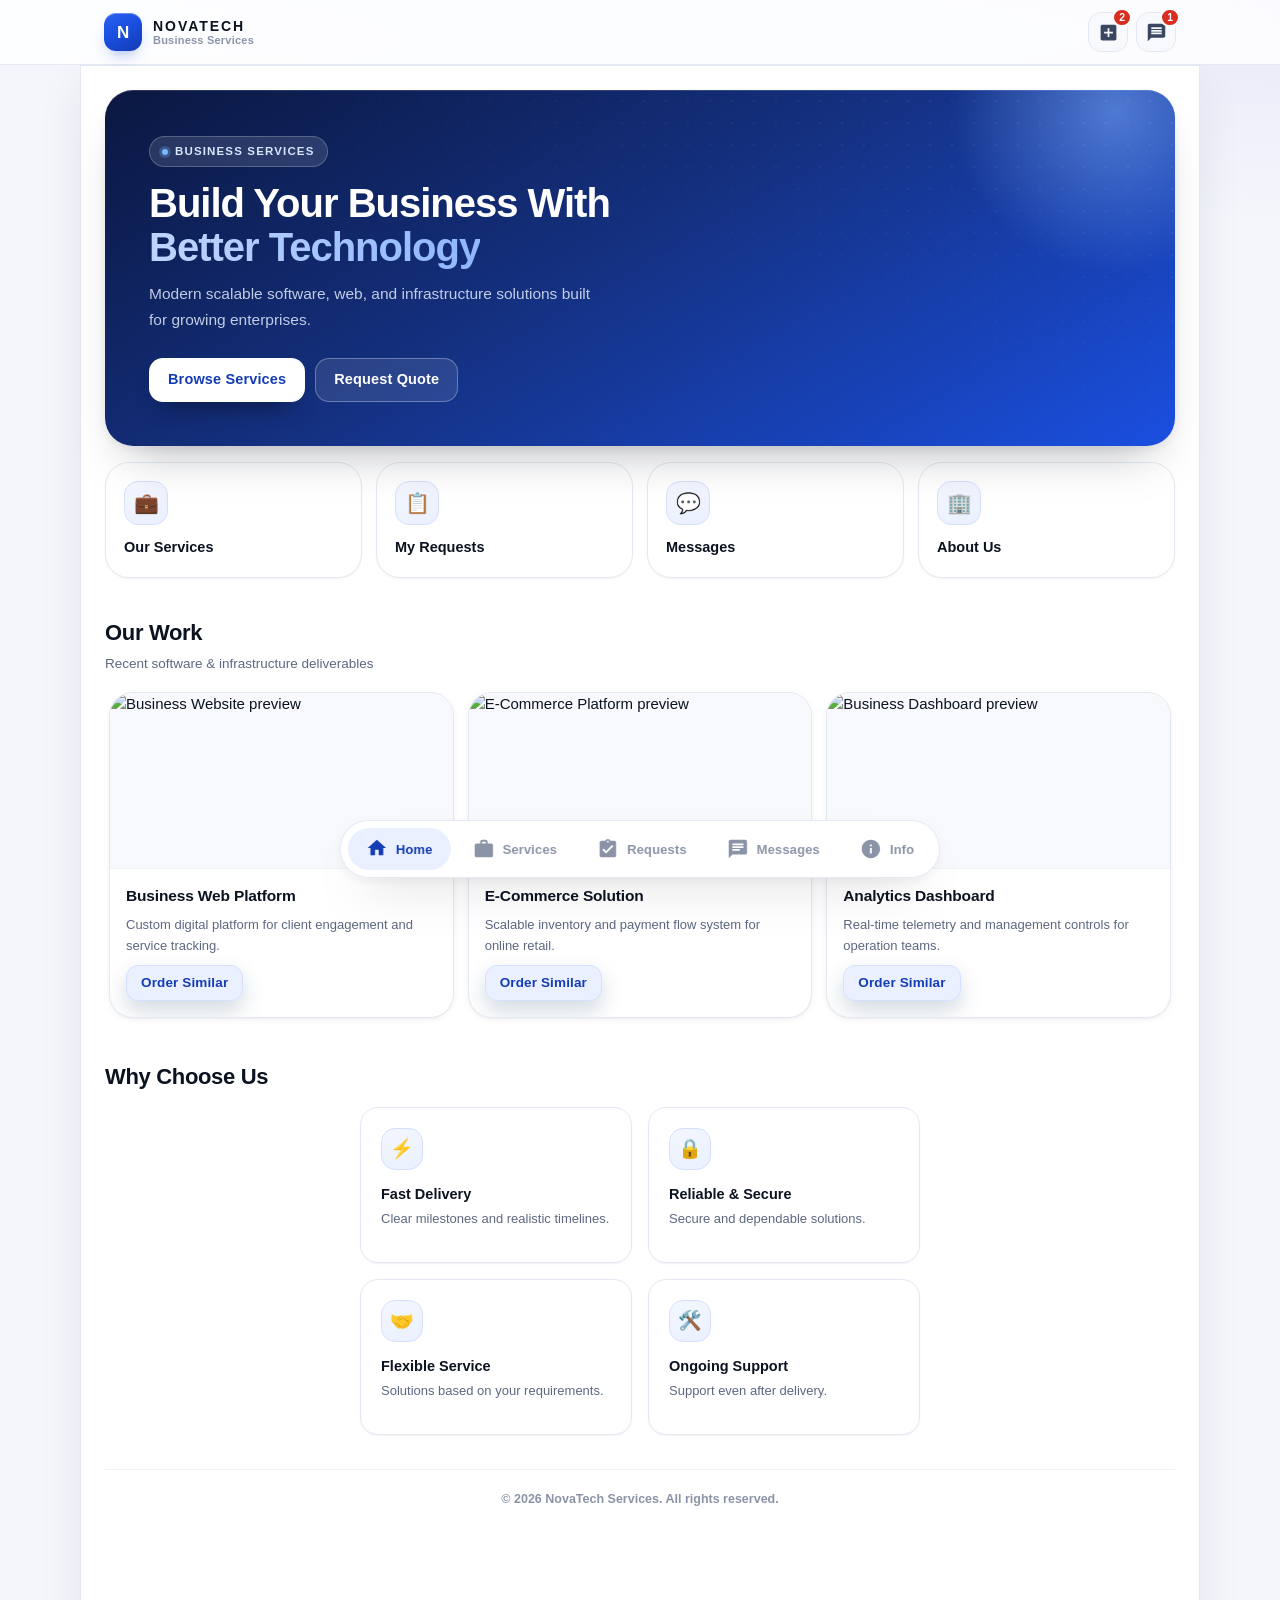
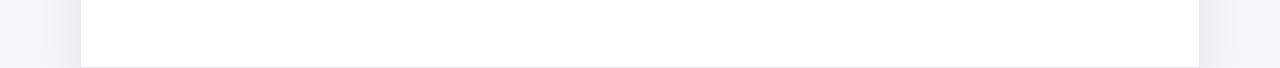
==== commit 63da3e9c: "phone layout adjusted" ====
--- a/index.html
+++ b/index.html
@@ -80,7 +80,10 @@
       html { -webkit-text-size-adjust: 100%; }
 
       body.app-body {
+        display: block;
+        min-height: 100vh;
         margin: 0;
+        padding: 0;
         font-family: var(--font);
         font-size: 15px;
         line-height: 1.5;
@@ -198,10 +201,15 @@
       }
 
       .page.app-container {
+        width: 100%;
         max-width: 1120px;
+        min-width: 0;
         margin: 0 auto;
         padding: 16px 16px calc(112px + env(safe-area-inset-bottom));
       }
+
+      .app-main,
+      .app-screen { min-width: 0; }
 
       .app-screen { display: none; }
 
@@ -448,7 +456,7 @@
         gap: 14px;
         overflow-x: auto;
         padding: 4px 4px 14px;
-        margin: 0 -4px;
+        margin: 0;
         scroll-snap-type: x mandatory;
         -webkit-overflow-scrolling: touch;
         scrollbar-width: none;
@@ -546,6 +554,7 @@
 
       .service-app-card {
         position: relative;
+        min-width: 0;
         padding: 20px 17px 18px;
         border-radius: var(--r-2xl);
         background: var(--surface);
@@ -619,11 +628,12 @@
       }
 
       /* Packages */
-      .packages-container { display: flex; flex-wrap: wrap; gap: 12px; }
+      .packages-container { display: flex; flex-wrap: wrap; gap: 12px; min-width: 0; }
 
       .package-card {
         position: relative;
         flex: 1 1 200px;
+        min-width: 0;
         display: flex;
         flex-direction: column;
         gap: 10px;
@@ -798,6 +808,8 @@
       .customer-auth-intro { padding: 18px 18px 2px; }
 
       .customer-auth-intro-layout { display: flex; align-items: center; justify-content: space-between; gap: 12px; }
+
+      .customer-auth-intro-layout > div { min-width: 0; }
 
       .customer-auth-intro h4 { margin: 0; font-size: 19px; font-weight: 800; letter-spacing: -.02em; }
 
@@ -951,7 +963,7 @@
         gap: 8px;
         overflow-x: auto;
         padding: 2px 2px 14px;
-        margin: 0 -2px;
+        margin: 0;
         scrollbar-width: none;
         -webkit-overflow-scrolling: touch;
       }
@@ -1133,12 +1145,13 @@
       .request-actions .btn { flex: 1 1 150px; }
 
       /* ---------- 8. MESSAGES ---------- */
-      .conversations-list { display: grid; gap: 10px; }
+      .conversations-list { display: grid; gap: 10px; min-width: 0; }
 
       .conversation-item {
         display: flex;
         align-items: center;
         gap: 14px;
+        min-width: 0;
         padding: 14px;
         border-radius: var(--r-xl);
         background: var(--surface);
@@ -1176,9 +1189,9 @@
 
       .conversation-content { flex: 1; min-width: 0; }
 
-      .conversation-top { display: flex; align-items: center; gap: 10px; }
-
-      .conversation-top strong { font-size: 14.5px; font-weight: 700; }
+      .conversation-top { display: flex; align-items: center; gap: 10px; min-width: 0; }
+
+      .conversation-top strong { min-width: 0; overflow: hidden; font-size: 14.5px; font-weight: 700; text-overflow: ellipsis; white-space: nowrap; }
 
       .time { margin-left: auto; font-size: 11.5px; color: var(--ink-4); white-space: nowrap; }
 
@@ -1313,6 +1326,8 @@
         width: 100%;
         max-width: 560px;
         max-height: 92vh;
+        max-height: min(92vh, calc(100dvh - env(safe-area-inset-top) - env(safe-area-inset-bottom) - 8px));
+        min-width: 0;
         overflow-y: auto;
         overscroll-behavior: contain;
         background: var(--surface);
@@ -1399,6 +1414,8 @@
         display: flex;
         flex-direction: column;
         height: min(88vh, 720px);
+        height: min(88vh, 720px, calc(100dvh - env(safe-area-inset-top) - env(safe-area-inset-bottom) - 8px));
+        min-height: 0;
         overflow: hidden;
       }
 
@@ -1406,6 +1423,7 @@
 
       .chat-messages {
         flex: 1;
+        min-height: 0;
         overflow-y: auto;
         overscroll-behavior: contain;
         display: flex;
@@ -1596,6 +1614,22 @@
       }
 
       /* ---------- 13. RESPONSIVE ---------- */
+      @media (max-width: 375px) {
+        .service-card-header {
+          display: grid;
+          grid-template-columns: 52px minmax(0, 1fr);
+          grid-template-rows: auto auto;
+          align-items: center;
+          column-gap: 14px;
+          row-gap: 8px;
+        }
+
+        .service-icon { grid-row: 1 / span 2; }
+        .service-heading { grid-column: 2; grid-row: 1; }
+        .service-from { grid-column: 2; grid-row: 2; margin-left: 0; justify-self: start; }
+        .status-track span { font-size: 8.5px; letter-spacing: .02em; }
+      }
+
       @media (min-width: 600px) {
         .brand-sub { display: block; }
         .why-us .feature-grid { grid-template-columns: repeat(2, minmax(0, 1fr)); }
